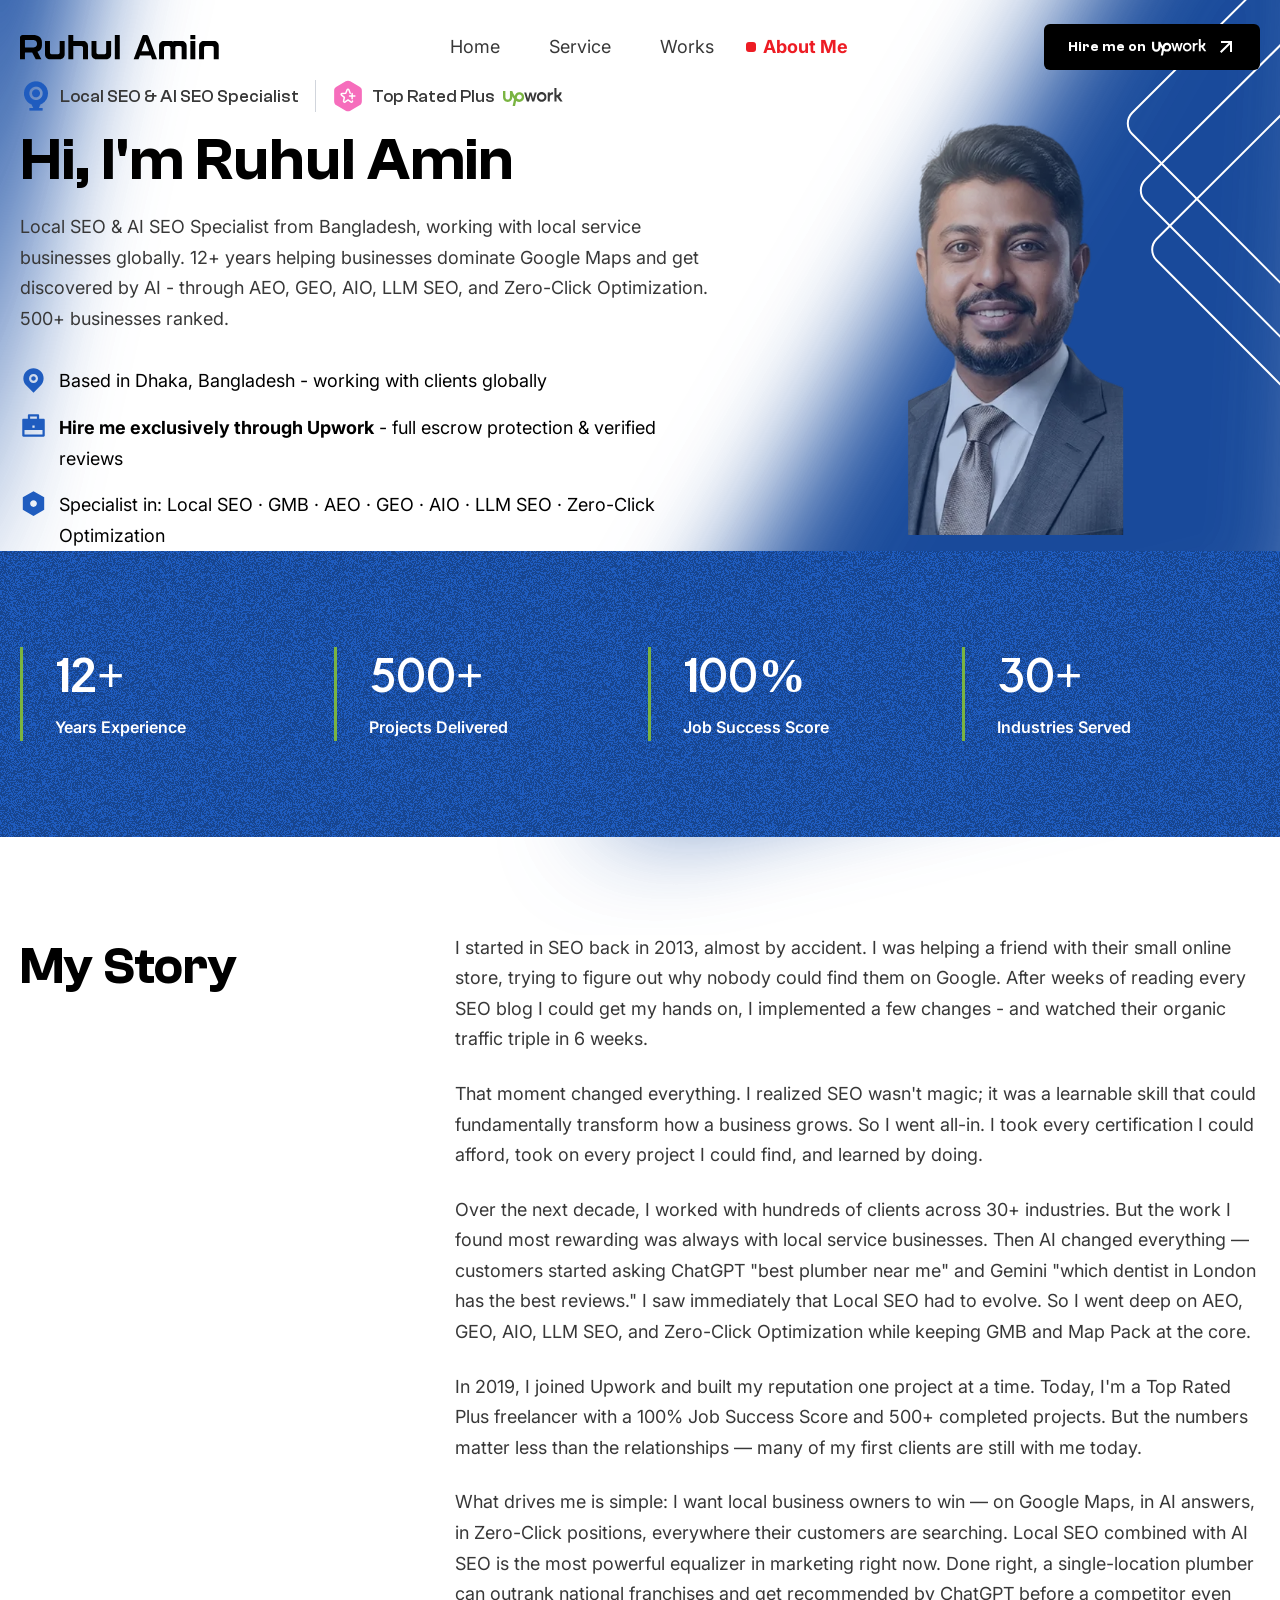
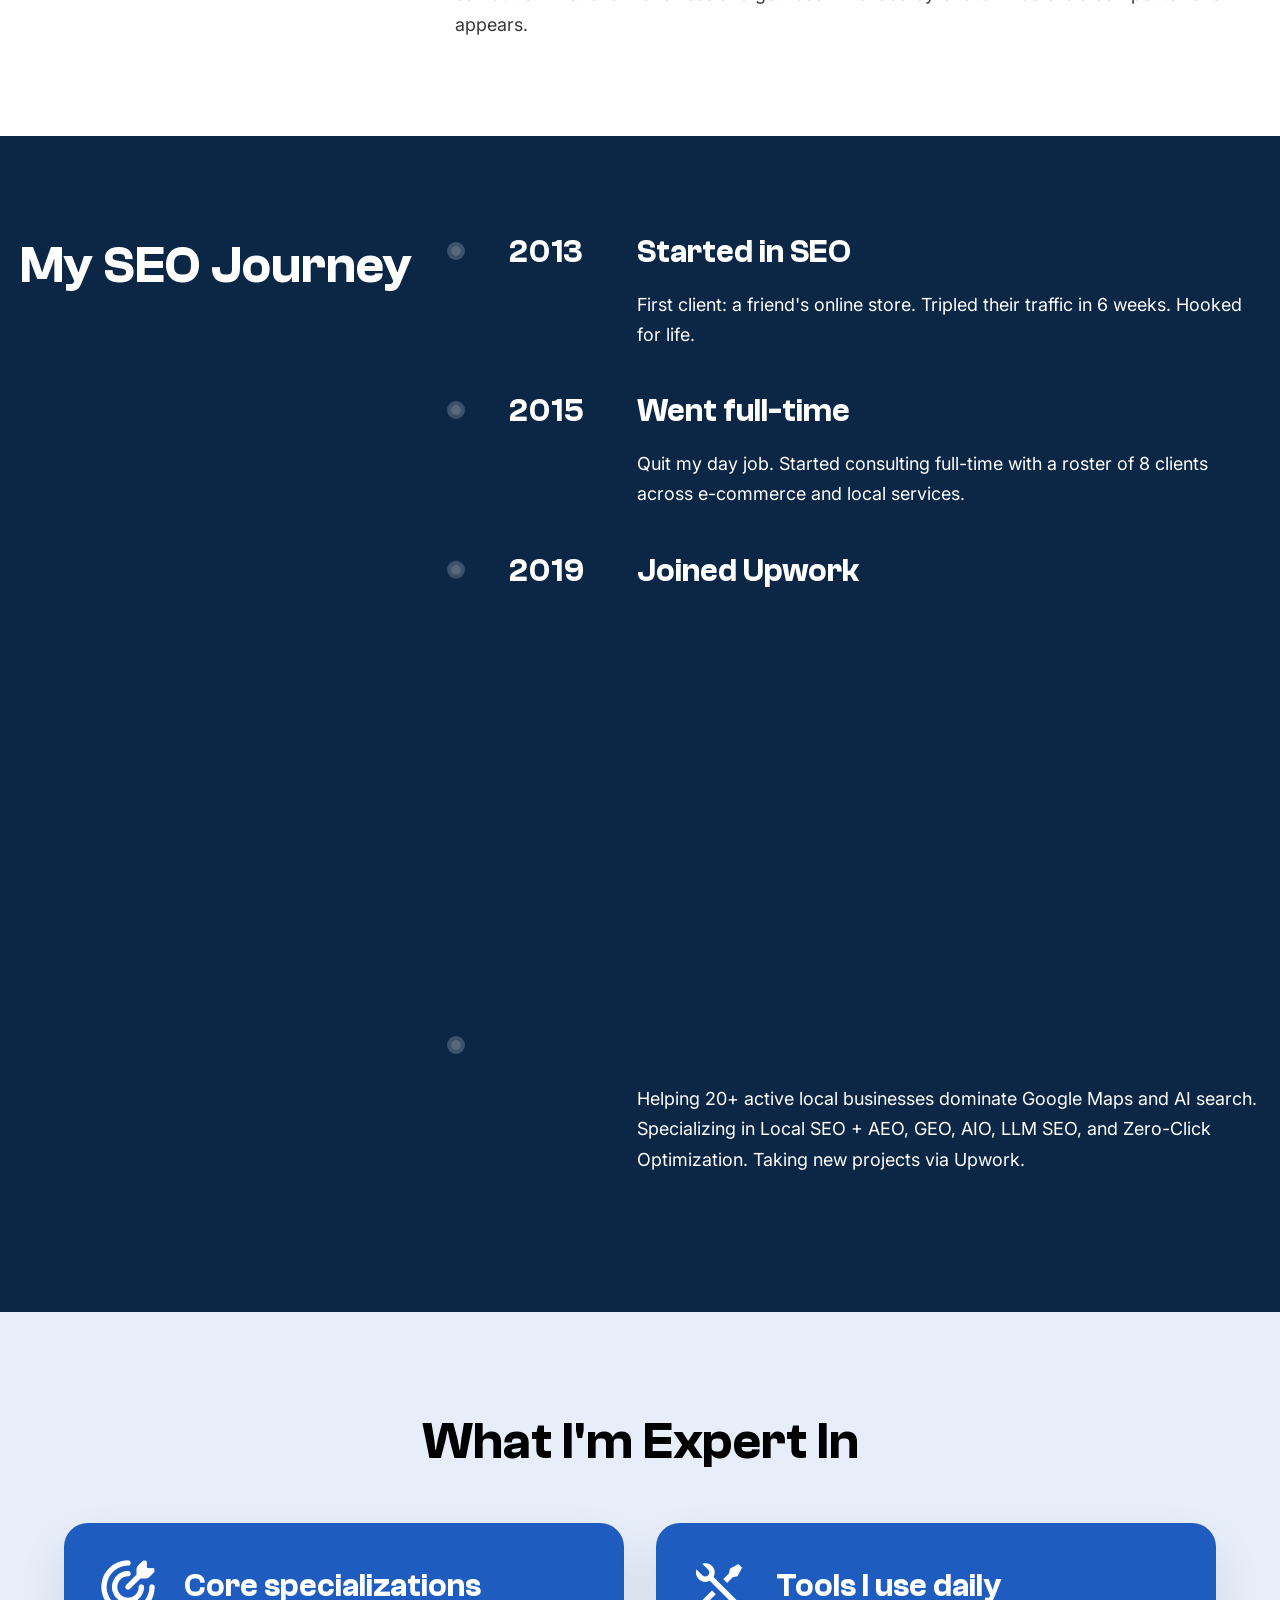
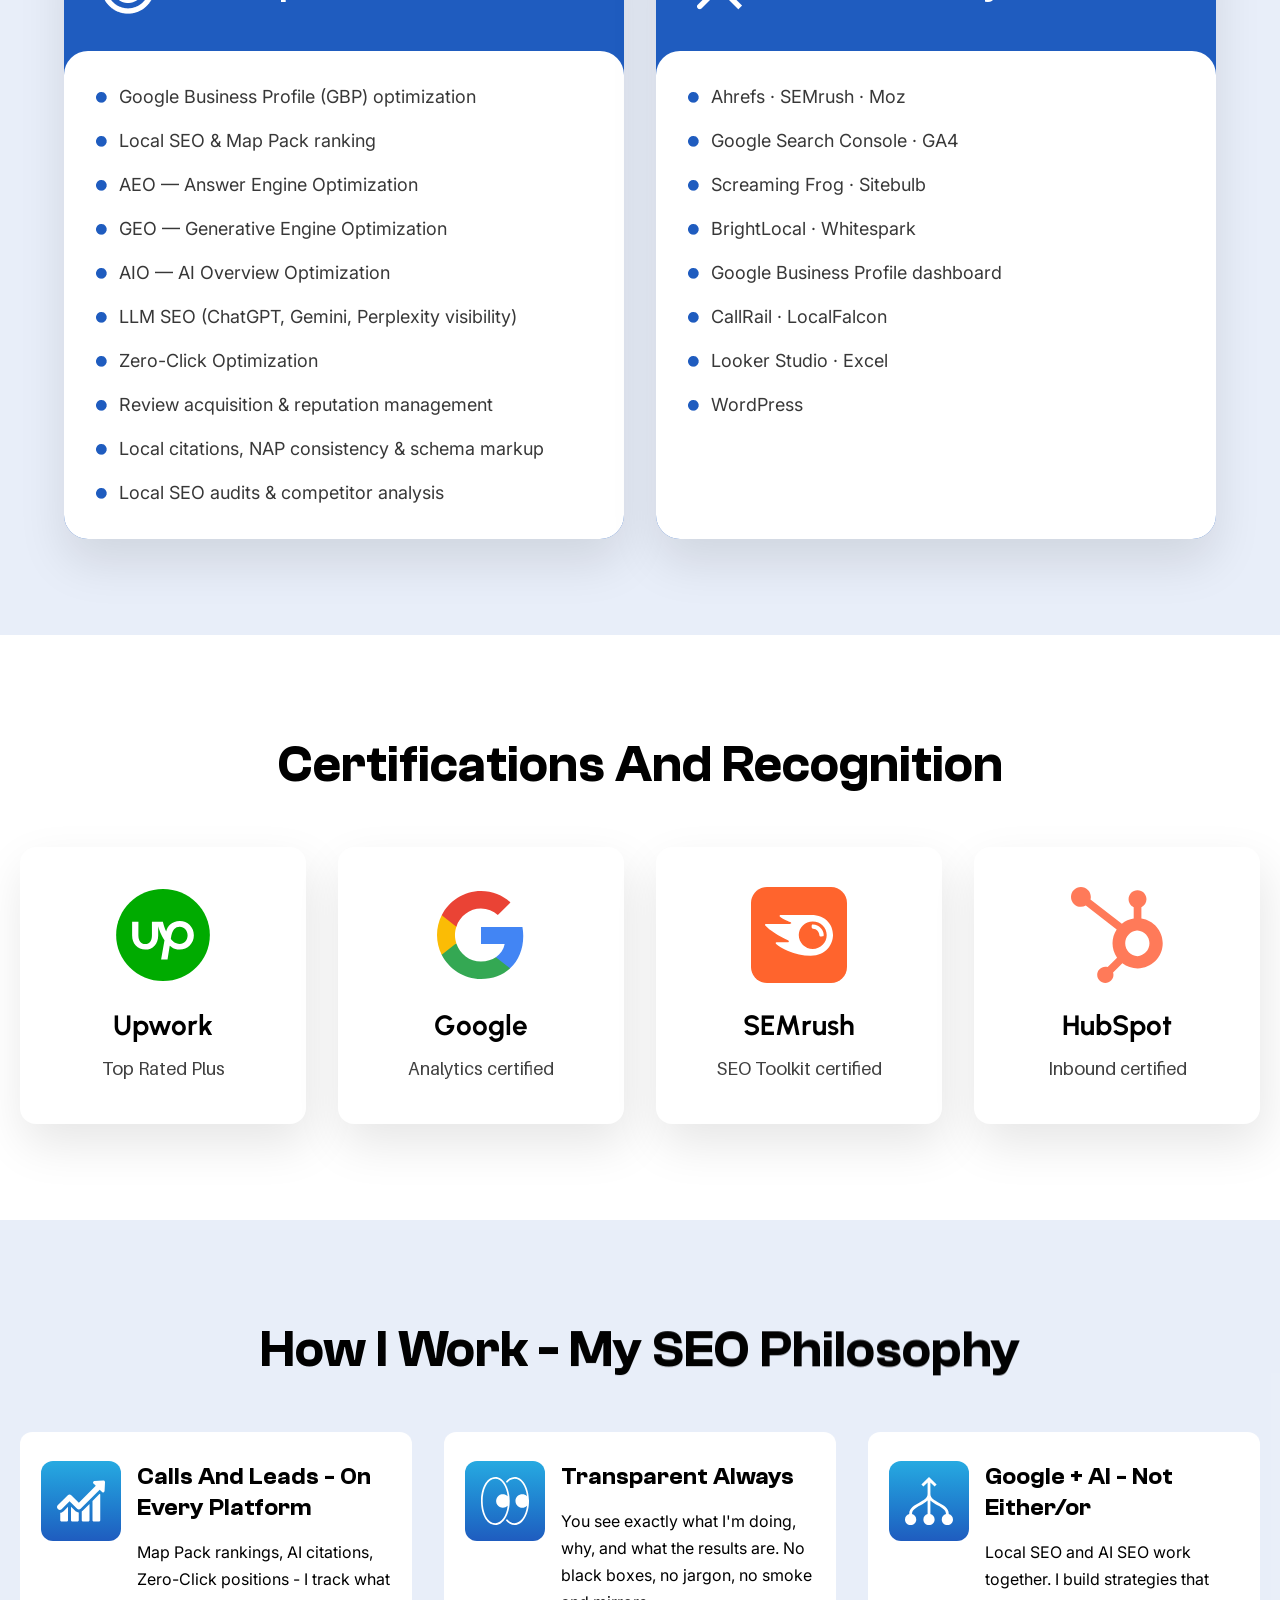
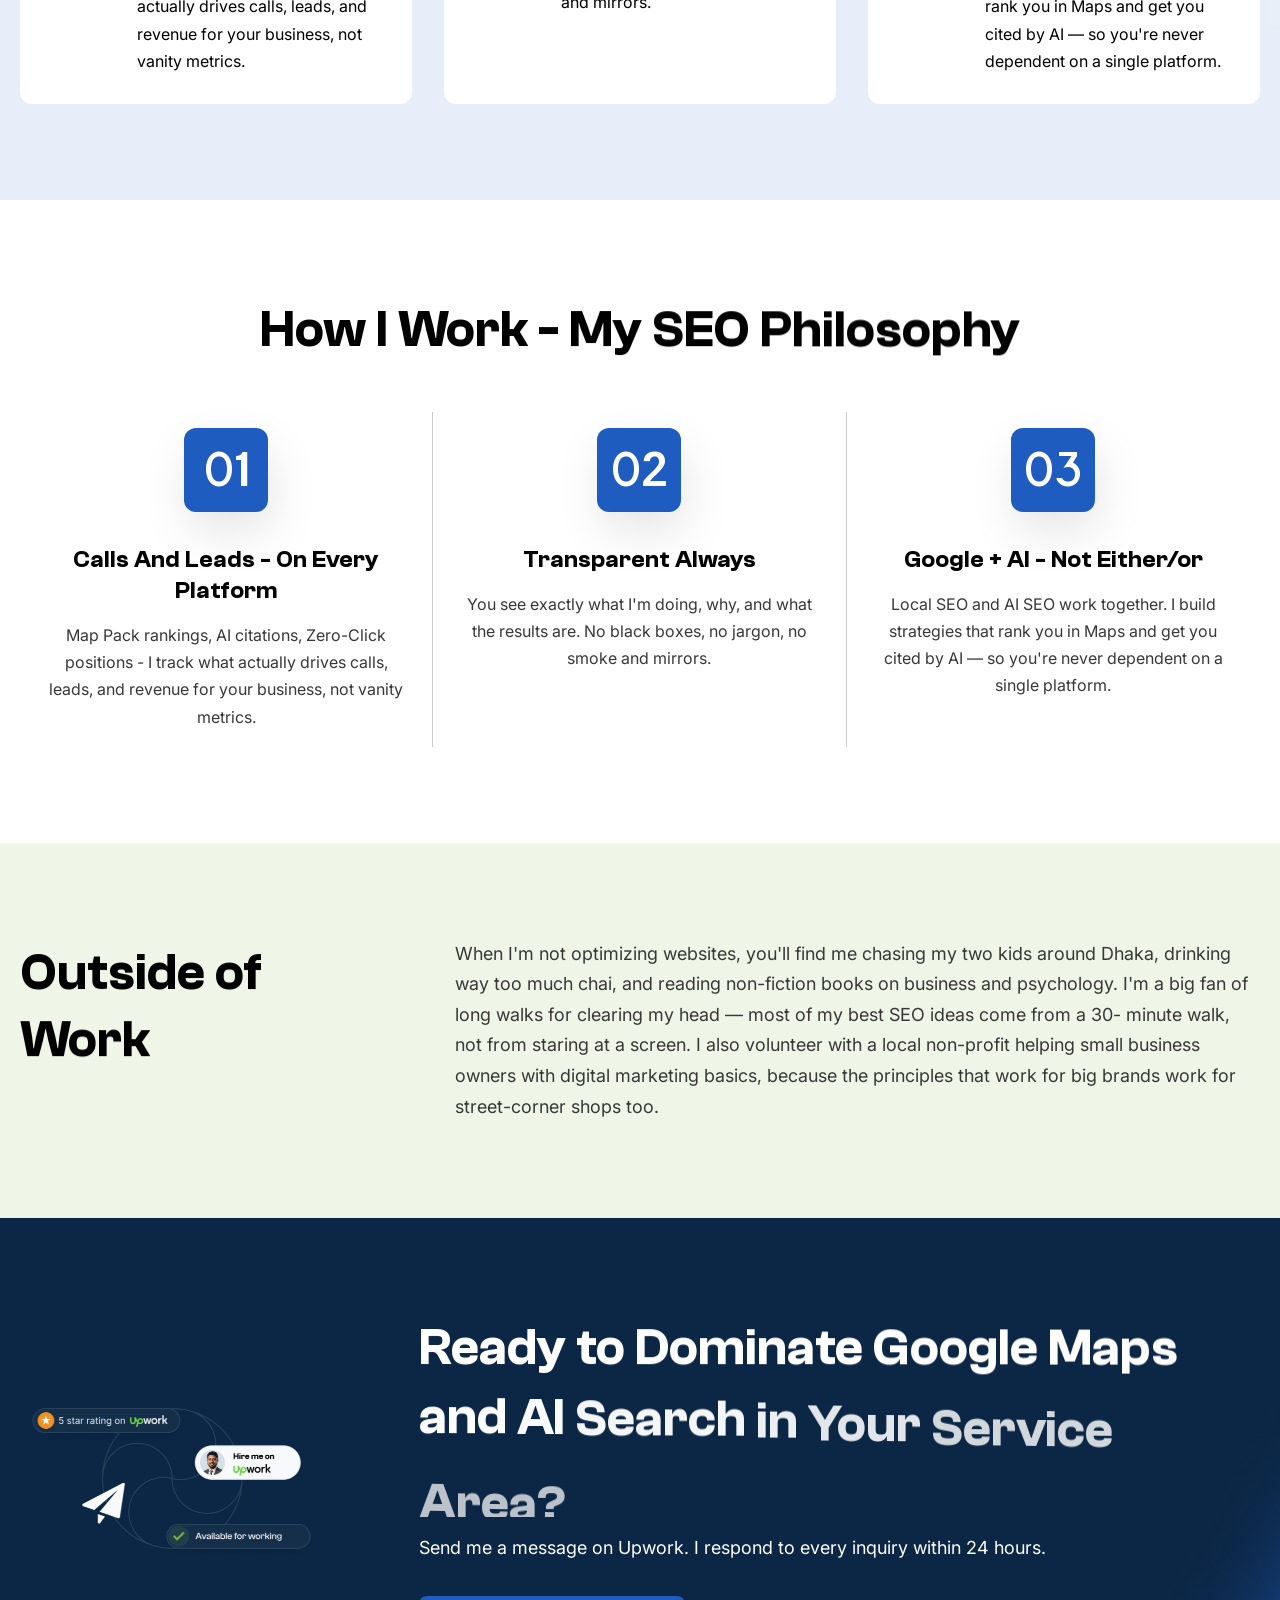
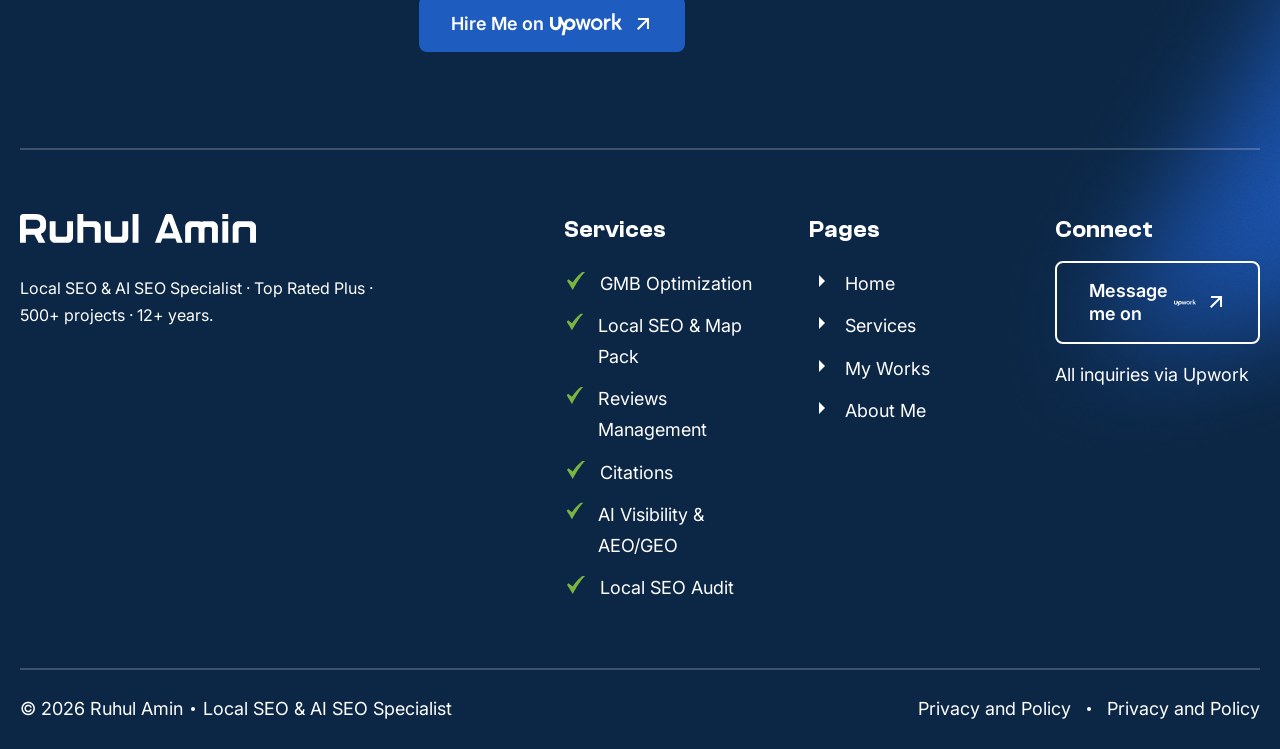
==== about.html @ d808fed1 "about page done" ====
<!DOCTYPE html>
<html lang="en">

<head>
    <meta charset="UTF-8">
    <meta name="viewport" content="width=device-width, initial-scale=1.0">
    <title>Ruhul Amin</title>
    <link rel="stylesheet" href="assets/css/splide.min.css">
    <link rel="stylesheet" href="assets/css/style.css">
</head>

<body>

    <!-- navbar start -->
    <nav id="navbar" class="">


        <div class="container">
            <div class="navbar-inner sm:py-6 py-3">

                <!-- Left Logo -->
                <div class="navbar-logo-wrap">
                    <a href="index.html" class="navbar-logo">
                        <img src="assets/images/Logo.svg" alt="Ruhul amin">
                    </a>
                </div>

                <!-- Center Navigation -->
                <ul class="navbar-links">
                    <li class="nav-item ">
                        <a href="index.html">
                            <span class="nav-dot"></span>
                            <span class="nav-label">Home</span>
                        </a>
                    </li>

                    <li class="nav-item ">
                        <a href="service.html">
                            <span class="nav-dot"></span>
                            <span class="nav-label">Service</span>
                        </a>
                    </li>

                    <li class="nav-item ">
                        <a href="work.html">
                            <span class="nav-dot"></span>
                            <span class="nav-label">Works</span>
                        </a>
                    </li>

                    <li class="nav-item active">
                        <a href="about.html">
                            <span class="nav-dot"></span>
                            <span class="nav-label">About Me</span>
                        </a>
                    </li>
                </ul>

                <!-- Right CTA + Hamburger -->
                <div class="navbar-right">

                    <a href="#" class="navbar-cta" id="navbarCta">
                        <span class="cta-text flex items-center gap-1.5">
                            Hire me on
                            <span>
                                <img src="assets/images/white-upwork.svg" class="img-fluid upwork-img" alt="upwork">
                            </span>
                        </span>

                        <span class="cta-arrow-wrap" aria-hidden="true">
                            <svg class="arrow-cur" width="18" height="18" viewBox="0 0 20 20" fill="none">
                                <path
                                    d="M14.0032 7.41421L5.39663 16.0208L3.98242 14.6066L12.589 6H5.00324V4H16.0032V15H14.0032V7.41421Z"
                                    fill="#fff" />
                            </svg>

                            <svg class="arrow-nxt" width="18" height="18" viewBox="0 0 20 20" fill="none">
                                <path
                                    d="M14.0032 7.41421L5.39663 16.0208L3.98242 14.6066L12.589 6H5.00324V4H16.0032V15H14.0032V7.41421Z"
                                    fill="#fff" />
                            </svg>
                        </span>
                    </a>

                    <!-- Hamburger -->
                    <button id="hamburger" aria-label="Toggle menu">
                        <span class="ham-top"></span>
                        <span class="ham-mid"></span>
                        <span class="ham-bot"></span>
                    </button>

                </div>

            </div>
        </div>

        <!-- Mobile Menu -->
        <div id="mobile-menu">
            <div class="container">
                <div class="mobile-menu-inner">
                    <ul>
                        <li><a href="index.html">Home</a></li>
                        <li><a href="service.html">Service</a></li>
                        <li><a href="work.html">Works</a></li>
                        <li><a href="about.html">About Me</a></li>

                        <li>
                            <a href="#" class="navbar-cta inline-flex mt-2 justify-center" id="mobileNavCta">
                                <span class="cta-text flex items-center gap-1.5">
                                    Hire me on
                                    <span>
                                        <img src="assets/images/white-upwork.svg" class="img-fluid upwork-img"
                                            alt="upwork">
                                    </span>
                                </span>
                            </a>
                        </li>

                    </ul>
                </div>
            </div>
        </div>

    </nav>
    <!-- navbar end -->

    <!-- banner section start  -->
    <section class=" sm:pt-20 pt-20 relative ">
        <!--  -->
        <div class="absolute top-0 left-0 select-none pointer-events-none">
            <img src="assets/images/top-left-color-shape.svg"
                class="w-16 sm:w-24 md:w-40 lg:w-auto h-auto select-none" />
        </div>


        <div class="absolute top-0 right-0 select-none pointer-events-none">
            <img src="assets/images/top-right-shapes.svg" class="w-62.5 sm:w-100 md:w-125 lg:w-full select-none" />
        </div>

        <div class="container relative z-40 font-clash">

            <div class="grid grid-cols-1 lg:grid-cols-12 gap-12 items-center">

                <!-- Left Content Column -->
                <div class="lg:col-span-7 flex flex-col  text-dark2">

                    <!-- Badge Row -->
                    <div
                        class="flex flex-col sm:flex-row sm:items-center text-sm md:text-base lg:text-lg text-dark2 font-medium leading-[150%] gap-3 sm:gap-0 sm:divide-x sm:divide-gray-300">

                        <!-- Local SEO -->
                        <span
                            class="flex items-center justify-center sm:justify-start gap-2 sm:pr-4 text-center sm:text-left">
                            <img src="assets/images/blue-location.png" alt="location"
                                class="w-5 h-5 sm:w-auto sm:h-auto" />
                            <span>Local SEO & AI SEO Specialist</span>
                        </span>

                        <!-- Upwork Badge -->
                        <span
                            class="flex items-center justify-center sm:justify-start gap-2 sm:pl-4 text-center sm:text-left">
                            <img src="assets/images/pentagon-shape.svg" alt="top rated plus"
                                class="w-5 h-5 sm:w-auto sm:h-auto" />

                            <span>Top Rated Plus</span>

                            <img src="assets/images/green-upwork.svg" alt="upwork logo"
                                class="w-14  sm:w-auto sm:h-auto" />
                        </span>

                    </div>

                    <!-- Main Heading -->
                    <h1 class="text-black text-[32px] sm:text-[42px] lg:text-[60px] font-semibold leading-[120%] mt-3">
                        Hi, I'm Ruhul Amin
                    </h1>

                    <!-- Paragraph Description -->
                    <p
                        class="text-dark2 font-inter text-sm sm:text-base md:text-lg font-normal leading-[130%] sm:leading-[150%] md:leading-[170%] mt-4">
                        Local SEO & AI SEO Specialist from Bangladesh, working with local service businesses globally.
                        12+ years helping businesses dominate Google Maps and get discovered by AI - through AEO, GEO,
                        AIO, LLM SEO, and Zero-Click Optimization. 500+ businesses ranked.
                    </p>

                    <!-- Bullet Feature List -->
                    <div class="flex flex-col gap-4 font-inter mt-8">

                        <!-- Feature 1 -->
                        <div class="flex items-start gap-3">
                            <div class="shrink-0 w-5 md:w-6.75">
                                <img src="assets/images/about-map-pin.svg" alt="location" class="w-full" />
                            </div>
                            <p
                                class="text-black text-sm sm:text-base md:text-lg font-normal leading-[130%] sm:leading-[150%] md:leading-[170%]">
                                Based in Dhaka, Bangladesh - working with clients globally
                            </p>
                        </div>

                        <!-- Feature 2 -->
                        <div class="flex items-start gap-3">
                            <div class="shrink-0 w-5 md:w-6.75">
                                <img src="assets/images/about-briefcase-fill.svg" alt="briefcase" class="w-full" />
                            </div>
                            <p
                                class="text-black text-sm sm:text-base md:text-lg font-normal leading-[130%] sm:leading-[150%] md:leading-[170%]">
                                <span class="font-bold">Hire me exclusively through Upwork</span> - full
                                escrow protection & verified reviews
                            </p>
                        </div>

                        <!-- Feature 3 -->
                        <div class="flex items-start gap-3">
                            <div class="shrink-0 w-5 md:w-6.75">
                                <img src="assets/images/about-settings-fill.svg" alt="setting" class="w-full" />
                            </div>
                            <p
                                class="text-black text-sm sm:text-base md:text-lg font-normal leading-[130%] sm:leading-[150%] md:leading-[170%]">
                                Specialist in: Local SEO · GMB · AEO · GEO · AIO · LLM SEO · Zero-Click Optimization
                            </p>
                        </div>

                    </div>
                </div>

                <!-- Right Profile Image Column -->
                <div class="lg:col-span-5 flex justify-center lg:justify-end select-none pointer-events-none">
                    <div class="relative w-full max-w-100 md:max-w-161.75">
                        <img src="assets/images/about-ruhul-amin.webp" alt="Ruhul Amin"
                            class="w-full h-auto object-cover block relative z-10 select-none reveal-image" />
                    </div>
                </div>

            </div>
        </div>
        </div>
    </section>
    <!-- banner section end -->

    <!-- project timeline  -->
    <section class="section-padding bg-cover bg-center relative overflow-hidden"
        style="background-image: url('./assets/images/brand-bg.svg');">
        <div class="container relative z-10">
            <div class="grid grid-cols-2 md:grid-cols-4 gap-8 md:gap-4">

                <!-- Stat 1 -->
                <div class="pl-4 md:pl-8 border-l-[3px] border-green ">
                    <span
                        class="text-white font-relevance text-3xl md:text[42px] lg:text-[48px] font-bold leading-[100%] md:leading-[120%] block mb-2.5">
                        <span class="counter" data-target="12" data-suffix="+">0</span>
                    </span>
                    <span class="text-white text-sm md:text-base font-semibold leading-[120%] md:leading-[160%]">
                        Years Experience
                    </span>
                </div>

                <!-- Stat 2 -->
                <div class="pl-4 md:pl-8 border-l-[3px] border-green">
                    <span
                        class="text-white font-relevance text-3xl md:text[42px] lg:text-[48px] font-bold leading-[100%] md:leading-[120%] block mb-2.5">
                        <span class="counter" data-target="500" data-suffix="+">0</span>
                    </span>
                    <span class="text-white text-sm md:text-base font-semibold leading-[120%] md:leading-[160%]">
                        Projects Delivered
                    </span>
                </div>

                <!-- Stat 3 -->
                <div class="pl-4 md:pl-8 border-l-[3px] border-green">
                    <span
                        class="text-white font-relevance text-3xl md:text[42px] lg:text-[48px] font-bold leading-[100%] md:leading-[120%] block mb-2.5">
                        <span class="counter" data-target="100" data-suffix="%">0</span>
                    </span>
                    <span class="text-white text-sm md:text-base font-semibold leading-[120%] md:leading-[160%]">
                        Job Success Score
                    </span>
                </div>

                <!-- Stat 4 -->
                <div class="pl-4 md:pl-8 border-l-[3px] border-green ">
                    <span
                        class="text-white font-relevance text-3xl md:text[42px] lg:text-[48px] font-bold leading-[100%] md:leading-[120%] block mb-2.5">
                        <span class="counter" data-target="30" data-suffix="+">0</span>
                    </span>
                    <span class="text-white text-sm md:text-base font-semibold leading-[120%] md:leading-[160%]">
                        Industries Served
                    </span>
                </div>

            </div>
        </div>
    </section>
    <!-- project timeline  -->

    <!-- My story -->
    <section class="section-padding">
        <div class="container">
            <div class="grid grid-cols-1 lg:grid-cols-12 gap-3 md:gap-8 lg:gap-16 items-start">

                <!-- Left Sticky/Static Heading Column -->
                <div class="lg:col-span-4 lg:sticky lg:top-32 font-clash">
                    <h2
                        class="text-black text-[24px] sm:text-[28px]  md:text-[42px] lg:text-[52px] font-semibold leading-[100%] md:leading-[130%]">
                        My Story
                    </h2>
                </div>

                <!-- Right Copy Paragraphs Column -->
                <div
                    class="lg:col-span-8 text-dark2 font-inter text-sm sm:text-base md:text-lg font-normal leading-[130%] sm:leading-[150%] md:leading-[170%] space-y-3 md:space-y-6">

                    <p>
                        I started in SEO back in 2013, almost by accident. I was helping a friend with their small
                        online
                        store, trying to figure out why nobody could find them on Google. After weeks of reading every
                        SEO
                        blog I could get my hands on, I implemented a few changes - and watched their organic traffic
                        triple
                        in 6 weeks.
                    </p>

                    <p>
                        That moment changed everything. I realized SEO wasn't magic; it was a learnable skill that could
                        fundamentally transform how a business grows. So I went all-in. I took every certification I
                        could
                        afford, took on every project I could find, and learned by doing.
                    </p>

                    <p>
                        Over the next decade, I worked with hundreds of clients across 30+ industries. But the work I
                        found
                        most rewarding was always with local service businesses. Then AI changed everything — customers
                        started asking ChatGPT "best plumber near me" and Gemini "which dentist in London has the best
                        reviews." I saw immediately that Local SEO had to evolve. So I went deep on AEO, GEO, AIO, LLM
                        SEO,
                        and Zero-Click Optimization while keeping GMB and Map Pack at the core.
                    </p>

                    <p>
                        In 2019, I joined Upwork and built my reputation one project at a time. Today, I'm a Top Rated
                        Plus
                        freelancer with a 100% Job Success Score and 500+ completed projects. But the numbers matter
                        less
                        than the relationships — many of my first clients are still with me today.
                    </p>

                    <p>
                        What drives me is simple: I want local business owners to win — on Google Maps, in AI answers,
                        in
                        Zero-Click positions, everywhere their customers are searching. Local SEO combined with AI SEO
                        is
                        the most powerful equalizer in marketing right now. Done right, a single-location plumber can
                        outrank national franchises and get recommended by ChatGPT before a competitor even appears.
                    </p>

                </div>

            </div>
        </div>
    </section>
    <!-- My story -->

    <!-- My SEO Journey -->
<section class="w-full bg-[#0C2745] section-padding text-white font-clash ">
    <div class="container mx-auto grid grid-cols-1 md:grid-cols-12 gap-12 md:gap-8 items-start">

                <!-- Left Sticky/Static Heading Column -->
                <div class="lg:col-span-4 lg:sticky lg:top-32 self-start font-clash">
                    <h2
                        class="text-white text-[24px] sm:text-[28px]  md:text-[42px] lg:text-[52px] font-semibold leading-[100%] md:leading-[130%]">
                        My SEO Journey
                    </h2>
                </div>

        <div class="md:col-span-8 space-y-0">

            <!-- item -->
            <div class="timeline-item flex items-start group">

                <div class="flex flex-col items-center mr-6 sm:mr-10 shrink-0">
                    <div class="timeline-dot w-2 h-2 sm:w-2.5 sm:h-2.5 rounded-full bg-white ring-4 ring-white/20 aspect-square mt-[10px] sm:mt-[14px]"></div>

                    <div class="w-6 h-16 sm:h-20 my-2 flex items-center justify-center">
                        <img src="assets/images/about-journey-arrow.svg" alt="Arrow Down"
                             class="timeline-arrow h-full object-contain opacity-60" />
                    </div>
                </div>

                <div class="pb-10 text-left timeline-content flex-1 grid grid-cols-1 sm:grid-cols-12 gap-1 sm:gap-6">
                    
                    <div class="sm:col-span-2 shrink-0">
                        <span class="timeline-year font-clash text white text-xl sm:text-2xl md:text-[32px] font-semibold leading-[100%] md:leading-[130%]">
                            2013
                        </span>
                    </div>

                    <div class="sm:col-span-10">
                        <h3 class="timeline-title font-clash text white text-xl sm:text-2xl md:text-[32px] font-semibold leading-[100%] md:leading-[130%] mb-2 md:mb-4">
                            Started in SEO
                        </h3>
                        <p class="timeline-text font-inter text-sm sm:text-base md:text-lg font-normal leading-[130%] sm:leading-[150%] md:leading-[170%]">
                            First client: a friend's online store. Tripled their traffic in 6 weeks. Hooked for life.
                        </p>
                    </div>

                </div>

            </div>
            <!-- item -->
            <div class="timeline-item flex items-start group">

                <div class="flex flex-col items-center mr-6 sm:mr-10 shrink-0">
                    <div class="timeline-dot w-2 h-2 sm:w-2.5 sm:h-2.5 rounded-full bg-white ring-4 ring-white/20 aspect-square mt-[10px] sm:mt-[14px]"></div>

                    <div class="w-6 h-16 sm:h-20 my-2 flex items-center justify-center">
                        <img src="assets/images/about-journey-arrow.svg" alt="Arrow Down"
                             class="timeline-arrow h-full object-contain opacity-60" />
                    </div>
                </div>

                <div class="pb-10 text-left timeline-content flex-1 grid grid-cols-1 sm:grid-cols-12 gap-1 sm:gap-6">
                    
                    <div class="sm:col-span-2 shrink-0">
                        <span class="timeline-year font-clash text white text-xl sm:text-2xl md:text-[32px] font-semibold leading-[100%] md:leading-[130%]">
                            2015
                        </span>
                    </div>

                    <div class="sm:col-span-10">
                        <h3 class="timeline-title font-clash text white text-xl sm:text-2xl md:text-[32px] font-semibold leading-[100%] md:leading-[130%] mb-2 md:mb-4">
                            Went full-time
                        </h3>
                        <p class="timeline-text font-inter text-sm sm:text-base md:text-lg font-normal leading-[130%] sm:leading-[150%] md:leading-[170%]">
                            Quit my day job. Started consulting full-time with a roster of 8 clients across e-commerce and local services.
                        </p>
                    </div>

                </div>

            </div>
            <!-- item -->
            <div class="timeline-item flex items-start group">

                <div class="flex flex-col items-center mr-6 sm:mr-10 shrink-0">
                    <div class="timeline-dot w-2 h-2 sm:w-2.5 sm:h-2.5 rounded-full bg-white ring-4 ring-white/20 aspect-square mt-[10px] sm:mt-[14px]"></div>

                    <div class="w-6 h-16 sm:h-20 my-2 flex items-center justify-center">
                        <img src="assets/images/about-journey-arrow.svg" alt="Arrow Down"
                             class="timeline-arrow h-full object-contain opacity-60" />
                    </div>
                </div>

                <div class="pb-10 text-left timeline-content flex-1 grid grid-cols-1 sm:grid-cols-12 gap-1 sm:gap-6">
                    
                    <div class="sm:col-span-2 shrink-0">
                        <span class="timeline-year font-clash text white text-xl sm:text-2xl md:text-[32px] font-semibold leading-[100%] md:leading-[130%]">
                            2019
                        </span>
                    </div>

                    <div class="sm:col-span-10">
                        <h3 class="timeline-title font-clash text white text-xl sm:text-2xl md:text-[32px] font-semibold leading-[100%] md:leading-[130%] mb-2 md:mb-4">
                            Joined Upwork
                        </h3>
                        <p class="timeline-text font-inter text-sm sm:text-base md:text-lg font-normal leading-[130%] sm:leading-[150%] md:leading-[170%]">
                            Built my reputation one 5-star review at a time. Crossed 100 completed projects within 18 months.
                        </p>
                    </div>

                </div>

            </div>
            <!-- item -->
            <div class="timeline-item flex items-start group">

                <div class="flex flex-col items-center mr-6 sm:mr-10 shrink-0">
                    <div class="timeline-dot w-2 h-2 sm:w-2.5 sm:h-2.5 rounded-full bg-white ring-4 ring-white/20 aspect-square mt-[10px] sm:mt-[14px]"></div>

                    <div class="w-6 h-16 sm:h-20 my-2 flex items-center justify-center">
                        <img src="assets/images/about-journey-arrow.svg" alt="Arrow Down"
                             class="timeline-arrow h-full object-contain opacity-60" />
                    </div>
                </div>

                <div class="pb-10 text-left timeline-content flex-1 grid grid-cols-1 sm:grid-cols-12 gap-1 sm:gap-6">
                    
                    <div class="sm:col-span-2 shrink-0">
                        <span class="timeline-year font-clash text white text-xl sm:text-2xl md:text-[32px] font-semibold leading-[100%] md:leading-[130%]">
                            2022
                        </span>
                    </div>

                    <div class="sm:col-span-10">
                        <h3 class="timeline-title font-clash text white text-xl sm:text-2xl md:text-[32px] font-semibold leading-[100%] md:leading-[130%] mb-2 md:mb-4">
                            Achieved Top Rated Plus
                        </h3>
                        <p class="timeline-text font-inter text-sm sm:text-base md:text-lg font-normal leading-[130%] sm:leading-[150%] md:leading-[170%]">
                           Reached the highest tier on Upwork. Focused exclusively on Local SEO and GMB for service businesses.
                        </p>
                    </div>

                </div>

            </div>
            <!-- item -->
            <div class="timeline-item flex items-start group">

                <div class="flex flex-col items-center mr-6 sm:mr-10 shrink-0">
                    <div class="timeline-dot w-2 h-2 sm:w-2.5 sm:h-2.5 rounded-full bg-white ring-4 ring-white/20 aspect-square mt-[10px] sm:mt-[14px]"></div>

                    <div class="w-6 h-16 sm:h-20 my-2 flex items-center justify-center">
                        <img src="assets/images/about-journey-arrow.svg" alt="Arrow Down"
                             class="timeline-arrow h-full object-contain opacity-60" />
                    </div>
                </div>

                <div class="pb-10 text-left timeline-content flex-1 grid grid-cols-1 sm:grid-cols-12 gap-1 sm:gap-6">
                    
                    <div class="sm:col-span-2 shrink-0">
                        <span class="timeline-year font-clash text white text-xl sm:text-2xl md:text-[32px] font-semibold leading-[100%] md:leading-[130%]">
                            2024
                        </span>
                    </div>

                    <div class="sm:col-span-10">
                        <h3 class="timeline-title font-clash text white text-xl sm:text-2xl md:text-[32px] font-semibold leading-[100%] md:leading-[130%] mb-2 md:mb-4">
                           500+ Projects Milestone
                        </h3>
                        <p class="timeline-text font-inter text-sm sm:text-base md:text-lg font-normal leading-[130%] sm:leading-[150%] md:leading-[170%]">
                           Crossed 500 completed projects with a 100% Job Success Score. Ranked clients in 50+ cities globally.
                        </p>
                    </div>

                </div>

            </div>
            <!-- item -->
            <div class="timeline-item flex items-start group">

                <div class="flex flex-col items-center mr-6 sm:mr-10 shrink-0">
                    <div class="timeline-dot w-2 h-2 sm:w-2.5 sm:h-2.5 rounded-full bg-white ring-4 ring-white/20 aspect-square mt-[10px] sm:mt-[14px]"></div>

                    <div class="w-6 h-16 sm:h-20 my-2 flex items-center justify-center">
                        <img src="assets/images/about-journey-arrow.svg" alt="Arrow Down"
                             class="timeline-arrow h-full object-contain opacity-60" />
                    </div>
                </div>

                <div class="pb-10 text-left timeline-content flex-1 grid grid-cols-1 sm:grid-cols-12 gap-1 sm:gap-6">
                    
                    <div class="sm:col-span-2 shrink-0">
                        <span class="timeline-year font-clash text white text-xl sm:text-2xl md:text-[32px] font-semibold leading-[100%] md:leading-[130%]">
                            2026
                        </span>
                    </div>

                    <div class="sm:col-span-10">
                        <h3 class="timeline-title font-clash text white text-xl sm:text-2xl md:text-[32px] font-semibold leading-[100%] md:leading-[130%] mb-2 md:mb-4">
                            Today
                        </h3>
                        <p class="timeline-text font-inter text-sm sm:text-base md:text-lg font-normal leading-[130%] sm:leading-[150%] md:leading-[170%]">
                            Helping 20+ active local businesses dominate Google Maps and AI search. Specializing in Local SEO + AEO, GEO, AIO, LLM SEO, and Zero-Click Optimization. Taking new projects via Upwork.
                        </p>
                    </div>

                </div>

            </div>

        </div>
    </div>
</section>
    <!-- My SEO Journey -->

    <!-- What I'm Expert In -->
    <section class="section-padding bg-main/10">
        <div class="container">

            <!-- section heading -->
            <div class="text-center  mx-auto mb-5 sm:mb-8 md:mb-12 font-clash">
                <h2
                    class="text-[24px] sm:text-[28px]  md:text-[42px] lg:text-[52px] font-semibold leading-[100%] md:leading-[130%]  mb-2 md:mb-4">
                    What I'm Expert In
                </h2>
            </div>

            <!-- Cards Container -->
            <div class="grid grid-cols-1 md:grid-cols-2 gap-4 md:gap-8 max-w-6xl mx-auto items-stretch">

                <!-- LEFT CARD -->
                <div
                    class=" bg-main rounded-xl md:rounded-2xl lg:rounded-3xl overflow-hidden h-full flex flex-col shadow-[0_24px_48px_0_rgba(0,0,0,0.10)]">

                    <!-- Header  -->
                    <div class="p-4 sm:p-5 md:p-8 flex items-center gap-4 md:gap-6 text-white">
                        <div class="w-8.75 sm:w-12.5 md:w-16 shrink-0 flex items-center justify-center">
                            <img src="assets/images/about-target-fill.png" class="w-full h-full object-contain" />
                        </div>
                        <h3 class="font-clash text-lg sm:text-xl md:text-[32px] font-semibold leading-[130%]">
                            Core specializations
                        </h3>
                    </div>

                    <!-- Content -->
                    <div class="bg-white rounded-t-xl md:rounded-t-2xl lg:rounded-t-3xl p-4 sm:p-5 md:p-8 flex-1">
                        <ul class="space-y-2 md:space-y-4 font-inter text-dark2 text-sm sm:text-base md:text-lg">
                            <li class="flex items-center gap-3">
                                <span class="w-2 md:w-2.75 shrink-0 flex items-center justify-center">
                                    <img src="assets/images/about-blue-dot.png" class="w-full" />
                                </span>
                                <span>Google Business Profile (GBP) optimization</span>
                            </li>
                            <li class="flex items-center gap-3">
                                <span class="w-2 md:w-2.75 shrink-0 flex items-center justify-center">
                                    <img src="assets/images/about-blue-dot.png" class="w-full" />
                                </span>
                                <span>Local SEO & Map Pack ranking</span>
                            </li>
                            <li class="flex items-center gap-3">
                                <span class="w-2 md:w-2.75 shrink-0 flex items-center justify-center">
                                    <img src="assets/images/about-blue-dot.png" class="w-full" />
                                </span>
                                <span>AEO — Answer Engine Optimization</span>
                            </li>
                            <li class="flex items-center gap-3">
                                <span class="w-2 md:w-2.75 shrink-0 flex items-center justify-center">
                                    <img src="assets/images/about-blue-dot.png" class="w-full" />
                                </span>
                                <span>GEO — Generative Engine Optimization</span>
                            </li>
                            <li class="flex items-center gap-3">
                                <span class="w-2 md:w-2.75 shrink-0 flex items-center justify-center">
                                    <img src="assets/images/about-blue-dot.png" class="w-full" />
                                </span>
                                <span>AIO — AI Overview Optimization</span>
                            </li>
                            <li class="flex items-center gap-3">
                                <span class="w-2 md:w-2.75 shrink-0 flex items-center justify-center">
                                    <img src="assets/images/about-blue-dot.png" class="w-full" />
                                </span>
                                <span>LLM SEO (ChatGPT, Gemini, Perplexity visibility)</span>
                            </li>
                            <li class="flex items-center gap-3">
                                <span class="w-2 md:w-2.75 shrink-0 flex items-center justify-center">
                                    <img src="assets/images/about-blue-dot.png" class="w-full" />
                                </span>
                                <span>Zero-Click Optimization</span>
                            </li>
                            <li class="flex items-center gap-3">
                                <span class="w-2 md:w-2.75 shrink-0 flex items-center justify-center">
                                    <img src="assets/images/about-blue-dot.png" class="w-full" />
                                </span>
                                <span>Review acquisition & reputation management</span>
                            </li>
                            <li class="flex items-center gap-3">
                                <span class="w-2 md:w-2.75 shrink-0 flex items-center justify-center">
                                    <img src="assets/images/about-blue-dot.png" class="w-full" />
                                </span>
                                <span>Local citations, NAP consistency & schema markup</span>
                            </li>
                            <li class="flex items-center gap-3">
                                <span class="w-2 md:w-2.75 shrink-0 flex items-center justify-center">
                                    <img src="assets/images/about-blue-dot.png" class="w-full" />
                                </span>
                                <span>Local SEO audits & competitor analysis</span>
                            </li>
                        </ul>
                    </div>
                </div>

                <!-- RIGHT CARD -->
                <div
                    class=" bg-main rounded-xl md:rounded-2xl lg:rounded-3xl overflow-hidden h-full flex flex-col shadow-[0_24px_48px_0_rgba(0,0,0,0.10)]">

                    <!-- Header -->
                    <div class="p-4 sm:p-5 md:p-8 flex items-center gap-4 md:gap-6 text-white">
                        <div class="w-8.75 sm:w-12.5 md:w-16 shrink-0 flex items-center justify-center">
                            <img src="assets/images/about-tools-line.png" class="w-full h-full object-contain" />
                        </div>
                        <h3 class="font-clash text-lg sm:text-xl md:text-[32px] font-semibold leading-[130%]">
                            Tools I use daily
                        </h3>
                    </div>

                    <!-- Content -->
                    <div class="bg-white rounded-t-xl md:rounded-t-2xl lg:rounded-t-3xl p-4 sm:p-5 md:p-8 flex-1">
                        <ul class="space-y-2 md:space-y-4 font-inter text-dark2 text-sm sm:text-base md:text-lg">
                            <li class="flex items-center gap-3">
                                <span class="w-2 md:w-2.75 shrink-0 flex items-center justify-center">
                                    <img src="assets/images/about-blue-dot.png" class="w-full" />
                                </span>
                                <span>Ahrefs · SEMrush · Moz</span>
                            </li>
                            <li class="flex items-center gap-3">
                                <span class="w-2 md:w-2.75 shrink-0 flex items-center justify-center">
                                    <img src="assets/images/about-blue-dot.png" class="w-full" />
                                </span>
                                <span>Google Search Console · GA4</span>
                            </li>
                            <li class="flex items-center gap-3">
                                <span class="w-2 md:w-2.75 shrink-0 flex items-center justify-center">
                                    <img src="assets/images/about-blue-dot.png" class="w-full" />
                                </span>
                                <span>Screaming Frog · Sitebulb</span>
                            </li>
                            <li class="flex items-center gap-3">
                                <span class="w-2 md:w-2.75 shrink-0 flex items-center justify-center">
                                    <img src="assets/images/about-blue-dot.png" class="w-full" />
                                </span>
                                <span>BrightLocal · Whitespark</span>
                            </li>
                            <li class="flex items-center gap-3">
                                <span class="w-2 md:w-2.75 shrink-0 flex items-center justify-center">
                                    <img src="assets/images/about-blue-dot.png" class="w-full" />
                                </span>
                                <span>Google Business Profile dashboard</span>
                            </li>
                            <li class="flex items-center gap-3">
                                <span class="w-2 md:w-2.75 shrink-0 flex items-center justify-center">
                                    <img src="assets/images/about-blue-dot.png" class="w-full" />
                                </span>
                                <span>CallRail · LocalFalcon</span>
                            </li>
                            <li class="flex items-center gap-3">
                                <span class="w-2 md:w-2.75 shrink-0 flex items-center justify-center">
                                    <img src="assets/images/about-blue-dot.png" class="w-full" />
                                </span>
                                <span>Looker Studio · Excel</span>
                            </li>
                            <li class="flex items-center gap-3">
                                <span class="w-2 md:w-2.75 shrink-0 flex items-center justify-center">
                                    <img src="assets/images/about-blue-dot.png" class="w-full" />
                                </span>
                                <span>WordPress</span>
                            </li>
                        </ul>
                    </div>
                </div>

            </div>
        </div>
    </section>
    <!-- What I'm Expert In -->

    <!-- Certificates & recognition -->
    <section class="section-padding">
        <div class="container">

            <!-- section heading -->
            <div class="text-center  mx-auto mb-5 sm:mb-8 md:mb-12 font-clash">
                <h2
                    class="text-[24px] sm:text-[28px]  md:text-[42px] lg:text-[52px] font-semibold leading-[100%] md:leading-[130%]  mb-2 md:mb-4">
                    Certifications And Recognition
                </h2>
            </div>

            <div class="grid grid-cols-1 sm:grid-cols-2 lg:grid-cols-4 gap-6 sm:gap-8 justify-items-center">
                <!-- item -->
                <div
                    class="w-full  bg-white rounded-lg sm:rounded-xl md:rounded-2xl px-4 py-6 md:px-6 md:py-10 flex flex-col items-center text-center shadow-[4px_20px_48px_0_rgba(0,0,0,0.10)]">
                    <div class="w-12 sm:w-14 md:w-20 lg:w-24  flex items-center justify-center mb-3 md:mb-6">
                        <img src="assets/images/about-upwork.svg" alt="Upwork Logo"
                            class="max-w-full max-h-full object-contain" />
                    </div>
                    <h3 class="font-urbanist text-black text-xl  md:text-[28px] font-bold leading-[130%] mb-1 md:mb-3">
                        Upwork</h3>
                    <p
                        class="font-aileron text-[#404040] text-base md:text-lg font-normal leading-[120%] sm:leading-[130%] md:leading-[160%]">
                        Top Rated Plus</p>
                </div>
                <!-- item -->
                <div
                    class="w-full  bg-white rounded-lg sm:rounded-xl md:rounded-2xl px-4 py-6 md:px-6 md:py-10 flex flex-col items-center text-center shadow-[4px_20px_48px_0_rgba(0,0,0,0.10)]">
                    <div class="w-12 sm:w-14 md:w-20 lg:w-24  flex items-center justify-center mb-3 md:mb-6">
                        <img src="assets/images/about-google.svg" alt="Google Logo"
                            class="max-w-full max-h-full object-contain" />
                    </div>
                    <h3 class="font-urbanist text-black text-xl  md:text-[28px] font-bold leading-[130%] mb-1 md:mb-3">
                        Google</h3>
                    <p
                        class="font-aileron text-[#404040] text-base md:text-lg font-normal leading-[120%] sm:leading-[130%] md:leading-[160%]">
                        Analytics certified</p>
                </div>
                <!-- item -->
                <div
                    class="w-full  bg-white rounded-lg sm:rounded-xl md:rounded-2xl px-4 py-6 md:px-6 md:py-10 flex flex-col items-center text-center shadow-[4px_20px_48px_0_rgba(0,0,0,0.10)]">
                    <div class="w-12 sm:w-14 md:w-20 lg:w-24  flex items-center justify-center mb-3 md:mb-6">
                        <img src="assets/images/about-semrush.svg" alt="semrush Logo"
                            class="max-w-full max-h-full object-contain" />
                    </div>
                    <h3 class="font-urbanist text-black text-xl  md:text-[28px] font-bold leading-[130%] mb-1 md:mb-3">
                        SEMrush</h3>
                    <p
                        class="font-aileron text-[#404040] text-base md:text-lg font-normal leading-[120%] sm:leading-[130%] md:leading-[160%]">
                        SEO Toolkit certified</p>
                </div>
                <!-- item -->
                <div
                    class="w-full  bg-white rounded-lg sm:rounded-xl md:rounded-2xl px-4 py-6 md:px-6 md:py-10 flex flex-col items-center text-center shadow-[4px_20px_48px_0_rgba(0,0,0,0.10)]">
                    <div class="w-12 sm:w-14 md:w-20 lg:w-24  flex items-center justify-center mb-3 md:mb-6">
                        <img src="assets/images/about-hubspot.svg" alt="Hubspot Logo"
                            class="max-w-full max-h-full object-contain" />
                    </div>
                    <h3 class="font-urbanist text-black text-xl  md:text-[28px] font-bold leading-[130%] mb-1 md:mb-3">
                        HubSpot</h3>
                    <p
                        class="font-aileron text-[#404040] text-base md:text-lg font-normal leading-[120%] sm:leading-[130%] md:leading-[160%]">
                        Inbound certified</p>
                </div>

            </div>
        </div>
    </section>
    <!-- Certificates & recognition -->

    <!-- How I Work - My SEO Philosophy -->
    <section class="section-padding bg-main/10">
        <div class="container ">
            <!-- section heading -->
            <div class="text-center  mx-auto mb-5 sm:mb-8 md:mb-12 font-clash">
                <h2
                    class="text-[24px] sm:text-[28px]  md:text-[42px] lg:text-[52px] font-semibold leading-[100%] md:leading-[130%]  mb-2 md:mb-4">
                    How I Work - My SEO Philosophy
                </h2>
            </div>

            <!-- Cards Grid Layout -->
            <div class="grid grid-cols-1 lg:grid-cols-3 gap-4 md:gap-8 items-stretch">

                <!-- Card 01 -->
                <div
                    class="magnet-item bg-white rounded-lg md:rounded-xl border border-white/20 px-5 py-7 flex flex-col md:flex-row items-start gap-4  ">
                    <!-- Icon with your specified custom gradient block -->
                    <div
                        class="magnet-item-svg w-16 h-16 sm:w-20 sm:h-20 shrink-0 flex items-center justify-center rounded-xl bg-linear-to-b from-[#27AAE1] to-main p-3 sm:p-4">
                        <img src="assets/images/about-line-chart.svg" alt="Calls And Leads"
                            class="w-full h-full object-contain" />
                    </div>
                    <!-- Content Column aligned left relative to the icon -->
                    <div class="text-left">
                        <h3
                            class="font-clash text-black text-lg sm:text-xl md:text-2xl font-semibold leading-[100%] md:leading-[130%] mb-4">
                            Calls And Leads - On Every Platform
                        </h3>
                        <p
                            class="text-sm md:text-base font-normal leading-[130%] sm:leading-[150%] md:leading-[170%] font-inter">
                            Map Pack rankings, AI citations, Zero-Click positions - I track what actually drives calls,
                            leads, and revenue for your business, not vanity metrics.
                        </p>
                    </div>
                </div>
                <!-- Card 02 -->
                <div
                    class="magnet-item bg-white rounded-lg md:rounded-xl border border-white/20 px-5 py-7 flex flex-col md:flex-row items-start gap-4  ">
                    <!-- Icon with your specified custom gradient block -->
                    <div
                        class="magnet-item-svg w-16 h-16 sm:w-20 sm:h-20 shrink-0 flex items-center justify-center rounded-xl bg-linear-to-b from-[#27AAE1] to-main p-3 sm:p-4">
                        <img src="assets/images/about-cartoon.svg" alt="Transparent Always"
                            class="w-full h-full object-contain" />
                    </div>
                    <!-- Content Column aligned left relative to the icon -->
                    <div class="text-left">
                        <h3
                            class="font-clash text-black text-lg sm:text-xl md:text-2xl font-semibold leading-[100%] md:leading-[130%] mb-4">
                            Transparent Always
                        </h3>
                        <p
                            class="text-sm md:text-base font-normal leading-[130%] sm:leading-[150%] md:leading-[170%] font-inter">
                            You see exactly what I'm doing, why, and what the results are. No black boxes, no jargon, no
                            smoke and mirrors.
                        </p>
                    </div>
                </div>
                <!-- Card 03 -->
                <div
                    class="magnet-item bg-white rounded-lg md:rounded-xl border border-white/20 px-5 py-7 flex flex-col md:flex-row items-start gap-4  ">
                    <!-- Icon with your specified custom gradient block -->
                    <div
                        class="magnet-item-svg w-16 h-16 sm:w-20 sm:h-20 shrink-0 flex items-center justify-center rounded-xl bg-linear-to-b from-[#27AAE1] to-main p-3 sm:p-4">
                        <img src="assets/images/about-consolidate.svg" alt="Google AI Not Either"
                            class="w-full h-full object-contain" />
                    </div>
                    <!-- Content Column aligned left relative to the icon -->
                    <div class="text-left">
                        <h3
                            class="font-clash text-black text-lg sm:text-xl md:text-2xl font-semibold leading-[100%] md:leading-[130%] mb-4">
                            Google + AI - Not Either/or
                        </h3>
                        <p
                            class="text-sm md:text-base font-normal leading-[130%] sm:leading-[150%] md:leading-[170%] font-inter">
                            Local SEO and AI SEO work together. I build strategies that rank you in Maps and get you
                            cited by AI — so you're never dependent on a single platform.
                        </p>
                    </div>
                </div>

            </div>
        </div>
    </section>
    <!-- How I Work - My SEO Philosophy -->

    <!-- How i work -->
    <section class="section-padding bg-white">
        <div class="container ">
            <!-- section heading -->
            <div class="text-center  mx-auto mb-5 sm:mb-8 md:mb-12 font-clash">
                <h2
                    class="text-[24px] sm:text-[28px]  md:text-[42px] lg:text-[52px] font-semibold leading-[100%] md:leading-[130%]  mb-2 md:mb-4">
                    How I Work - My SEO Philosophy
                </h2>
            </div>

            <!-- Philosophy Cards Grid -->
            <div class="grid grid-cols-1 md:grid-cols-3 gap-0 divide-y md:divide-y-0 md:divide-x divide-black/20">

                <!-- Column 1 -->
                <div class="flex flex-col items-center text-center px-6 py-8 md:py-4">

                    <div
                        class="w-16 sm:w-21 h-16 sm:h-21 rounded-xl bg-main flex items-center justify-center p-2.75 text-white font-relevance text-[32px] sm:text-[48px] font-bold leading-[130%] shadow-[4px_20px_48px_0_rgba(0,0,0,0.10)]">
                        01
                    </div>

                    <h3
                        class="font-clash text-black text-xl md:text-2xl font-semibold leading-[100%] md:leading-[130%] mb-2 sm:mb-4 mt-2 md:mt-8">
                        Calls And Leads - On Every Platform
                    </h3>

                    <p
                        class="text-dark2 text-sm md:text-base font-normal leading-[130%] md:leading-[150%] lg:leading-[170%]">
                        Map Pack rankings, AI citations, Zero-Click positions - I track what actually drives calls,
                        leads, and revenue for your business, not vanity metrics.
                    </p>

                </div>

                <!-- Column 2 -->
                <div class="flex flex-col items-center text-center px-6 py-8 md:py-4">

                    <div
                        class="w-16 sm:w-21 h-16 sm:h-21 rounded-xl bg-main flex items-center justify-center p-2.75 text-white font-relevance text-[32px] sm:text-[48px] font-bold leading-[130%] shadow-[4px_20px_48px_0_rgba(0,0,0,0.10)]">
                        02
                    </div>

                    <h3
                        class="font-clash text-black text-xl md:text-2xl font-semibold leading-[100%] md:leading-[130%] mb-2 sm:mb-4 mt-2 md:mt-8">
                        Transparent Always
                    </h3>

                    <p
                        class="text-dark2 text-sm md:text-base font-normal leading-[130%] md:leading-[150%] lg:leading-[170%]">
                        You see exactly what I'm doing, why, and what the results are. No black boxes, no jargon, no
                        smoke and mirrors.
                    </p>

                </div>

                <!-- Column 3 -->
                <div class="flex flex-col items-center text-center px-6 py-8 md:py-4">

                    <div
                        class="w-16 sm:w-21 h-16 sm:h-21 rounded-xl bg-main flex items-center justify-center p-2.75 text-white font-relevance text-[32px] sm:text-[48px] font-bold leading-[130%] shadow-[4px_20px_48px_0_rgba(0,0,0,0.10)]">
                        03
                    </div>

                    <h3
                        class="font-clash text-black text-xl md:text-2xl font-semibold leading-[100%] md:leading-[130%] mb-2 sm:mb-4 mt-2 md:mt-8">
                        Google + AI - Not Either/or
                    </h3>

                    <p
                        class="text-dark2 text-sm md:text-base font-normal leading-[130%] md:leading-[150%] lg:leading-[170%]">
                        Local SEO and AI SEO work together. I build strategies that rank you in Maps and get you cited
                        by AI — so you're never dependent on a single platform.
                    </p>

                </div>

            </div>
        </div>
    </section>
    <!-- How i work -->

    <!-- Outside of work -->
    <section class="bg-green/12 section-padding">
        <div class="container">
            <div class="grid grid-cols-1 lg:grid-cols-12 gap-3 md:gap-8 lg:gap-16 items-start">

                <!-- Left Sticky/Static Heading Column -->
                <div class="lg:col-span-4 lg:sticky lg:top-8 font-clash">
                    <h2
                        class="text-black text-[24px] sm:text-[28px]  md:text-[42px] lg:text-[52px] font-semibold leading-[100%] md:leading-[130%]">
                        Outside of Work
                    </h2>
                </div>

                <!-- Right Copy Paragraphs Column -->
                <div
                    class="lg:col-span-8 text-dark2 font-inter text-sm sm:text-base md:text-lg font-normal leading-[130%] sm:leading-[150%] md:leading-[170%] space-y-3 md:space-y-6">

                    <p>
                        When I'm not optimizing websites, you'll find me chasing my two kids around Dhaka, drinking way
                        too much chai, and reading non-fiction books on business and psychology. I'm a big fan of long
                        walks for clearing my head — most of my best SEO ideas come from a 30- minute walk, not from
                        staring at a screen. I also volunteer with a local non-profit helping small business owners with
                        digital marketing basics, because the principles that work for big brands work for street-corner
                        shops too.
                    </p>

                </div>

            </div>
        </div>
    </section>
    <!-- Outside of work -->

    <!-- CTA + Footer section -->
    <section id="cta" class="ruhul-bottom-section  text-white">
        <div class="cta section-padding ">
            <div class="container flex flex-col lg:flex-row items-center gap-10 md:gap-20 lg:gap-24">

                <div
                    class="relative footer-left-content  max-w-146  flex items-center justify-center lg:justify-start select-none pointer-events-none">
                    <img src="assets/images/footer-upwork-circle.png" alt="" class="reveal-image select-none ">
                </div>

                <div class=" text-left lg:text-left max-w-230">
                    <h2
                        class="text-[24px] sm:text-[28px] md:text-[42px] lg:text-[52px] font-semibold leading-[100%] md:leading-[130%] font-clash mb-4 md:mb-4">
                        Ready to Dominate Google Maps and AI Search in Your Service Area?
                    </h2>
                    <p
                        class="text-sm sm:text-base md:text-lg font-normal leading-[130%] sm:leading-[150%] md:leading-[170%]">
                        Send me a message on Upwork. I respond to every inquiry within 24 hours.
                    </p>

                    <div class="mt-4 md:mt-8">
                        <!-- Hire Me on Upwork ── -->
                        <a href="#"
                            class="btn-primary sm:w-auto w-full inline-flex items-center justify-center gap-2.5 bg-main hover:bg-black text-white text-sm sm:text-base md:text-lg font-semibold leading-[130%] md:leading-[132%] px-8 md:py-4 py-2 rounded-lg transition-colors duration-200 overflow-hidden">

                            <span class="flex items-center gap-1.5">
                                Hire Me on
                                <img src="assets/images/white-upwork.svg" alt="Upwork"
                                    class="w-16.5 lg:w-18.25 sm:w-full brightness-0 invert" />
                            </span>

                            <!-- Arrow wrap -->
                            <span class="cta-arrow-wrap" aria-hidden="true">

                                <svg class="arrow-cur" width="20" height="20" viewBox="0 0 20 20" fill="none"
                                    xmlns="http://www.w3.org/2000/svg">
                                    <path
                                        d="M14.0208 7.41421L5.41421 16.0208L4 14.6066L12.6066 6H5.02082V4H16.0208V15H14.0208V7.41421Z"
                                        fill="white" />
                                </svg>

                                <svg class="arrow-nxt" width="20" height="20" viewBox="0 0 20 20" fill="none"
                                    xmlns="http://www.w3.org/2000/svg">
                                    <path
                                        d="M14.0208 7.41421L5.41421 16.0208L4 14.6066L12.6066 6H5.02082V4H16.0208V15H14.0208V7.41421Z"
                                        fill="white" />
                                </svg>

                            </span>
                        </a>
                    </div>
                </div>

            </div>
        </div>

        <footer>
            <div class="container">

                <div class="border-t md:border-t-2 border-white/20"></div>

                <div
                    class="grid grid-cols-1 xl:grid-cols-[376px_minmax(0,1fr)] gap-6 xl:gap-42 lg:py-16 md:py-12 py-10 overflow-hidden">

                    <!-- Left -->
                    <div class="w-full xl:w-94 flex flex-col gap-5 md:gap-8">

                        <span>
                            <img src="assets/images/footer-ruhul-amin.svg" alt="ruhul amin">
                        </span>

                        <p
                            class="text-sm md:text-base font-normal leading-[130%] sm:leading-[150%] md:leading-[170%] max-w-94">
                            Local SEO & AI SEO Specialist · Top Rated Plus · 500+ projects · 12+ years.
                        </p>

                    </div>


                    <!-- Right -->
                    <div class="grid grid-cols-1 sm:grid-cols-2 xl:grid-cols-3 gap-10 min-w-0">


                        <!-- Services -->
                        <div>
                            <h3 class="text-2xl font-semibold leading-[130%] font-clash mb-3 md:mb-6">
                                Services
                            </h3>

                            <ul class="space-y-2 md:space-y-3">
                                <li
                                    class="flex items-start gap-2 md:gap-3 text-white text-sm sm:text-base md:text-lg font-normal leading-[130%] sm:leading-[150%] md:leading-[170%]">
                                    <span class="w-4 sm:w-5 md:w-6 h-auto">
                                        <img src="assets/images/footer-check.svg" alt="icon" class="w-full h-full">
                                    </span>
                                    <span>GMB Optimization</span>
                                </li>
                                <li
                                    class="flex items-start gap-2 md:gap-3 text-white text-sm sm:text-base md:text-lg font-normal leading-[130%] sm:leading-[150%] md:leading-[170%]">
                                    <span class="w-4 sm:w-5 md:w-6 h-auto">
                                        <img src="assets/images/footer-check.svg" alt="icon" class="w-full h-full">
                                    </span>
                                    <span>Local SEO & Map Pack</span>
                                </li>
                                <li
                                    class="flex items-start gap-2 md:gap-3 text-white text-sm sm:text-base md:text-lg font-normal leading-[130%] sm:leading-[150%] md:leading-[170%]">
                                    <span class="w-4 sm:w-5 md:w-6 h-auto">
                                        <img src="assets/images/footer-check.svg" alt="icon" class="w-full h-full">
                                    </span>
                                    <span>Reviews Management</span>
                                </li>
                                <li
                                    class="flex items-start gap-2 md:gap-3 text-white text-sm sm:text-base md:text-lg font-normal leading-[130%] sm:leading-[150%] md:leading-[170%]">
                                    <span class="w-4 sm:w-5 md:w-6 h-auto">
                                        <img src="assets/images/footer-check.svg" alt="icon" class="w-full h-full">
                                    </span>
                                    <span>Citations</span>
                                </li>
                                <li
                                    class="flex items-start gap-2 md:gap-3 text-white text-sm sm:text-base md:text-lg font-normal leading-[130%] sm:leading-[150%] md:leading-[170%]">
                                    <span class="w-4 sm:w-5 md:w-6 h-auto">
                                        <img src="assets/images/footer-check.svg" alt="icon" class="w-full h-full">
                                    </span>
                                    <span>AI Visibility & AEO/GEO</span>
                                </li>
                                <li
                                    class="flex items-start gap-2 md:gap-3 text-white text-sm sm:text-base md:text-lg font-normal leading-[130%] sm:leading-[150%] md:leading-[170%]">
                                    <span class="w-4 sm:w-5 md:w-6 h-auto">
                                        <img src="assets/images/footer-check.svg" alt="icon" class="w-full h-full">
                                    </span>
                                    <span>Local SEO Audit</span>
                                </li>
                            </ul>
                        </div>


                        <!-- Pages -->
                        <div>
                            <h3 class="text-2xl font-semibold leading-[130%] font-clash mb-3 md:mb-6">
                                Pages
                            </h3>

                            <ul class="footer-menu">
                                <a href="#">
                                    <li>
                                        <span class="footer-menu-icon">
                                            <img src="assets/images/footer-next.svg" alt="icon">
                                        </span>
                                        <span>Home</span>
                                    </li>
                                </a>

                                <a href="#">
                                    <li>
                                        <span class="footer-menu-icon">
                                            <img src="assets/images/footer-next.svg" alt="icon">
                                        </span>
                                        <span>Services</span>
                                    </li>
                                </a>

                                <a href="#">
                                    <li>
                                        <span class="footer-menu-icon">
                                            <img src="assets/images/footer-next.svg" alt="icon">
                                        </span>
                                        <span>My Works</span>
                                    </li>
                                </a>

                                <a href="#">
                                    <li>
                                        <span class="footer-menu-icon">
                                            <img src="assets/images/footer-next.svg" alt="icon">
                                        </span>
                                        <span>About Me</span>
                                    </li>
                                </a>
                            </ul>
                        </div>


                        <!-- Connect -->
                        <div class="flex flex-col gap-4">

                            <h3 class="text-2xl font-semibold leading-[130%] font-clash">
                                Connect
                            </h3>

                            <a href="#"
                                class="btn-primary sm:w-auto w-full inline-flex items-center justify-center gap-2.5 bg-transparent border-2 border-white hover:bg-white text-white hover:text-black text-sm sm:text-base md:text-lg font-semibold leading-[130%] md:leading-[132%] px-8 md:py-4 py-2 rounded-lg transition-colors duration-200 overflow-hidden">

                                <span class="flex items-center gap-1.5">
                                    Message me on

                                    <span class="upwork-primary-icon">
                                        <img src="assets/images/white-upwork2.svg" alt="Upwork" class="icon-white">
                                        <img src="assets/images/dark-upwork.svg" alt="Upwork" class="icon-dark">
                                    </span>
                                </span>

                                <!-- Arrow wrap -->
                                <span class="cta-arrow-wrap" aria-hidden="true">

                                    <svg class="arrow-cur" width="20" height="20" viewBox="0 0 20 20" fill="none"
                                        xmlns="http://www.w3.org/2000/svg">
                                        <path
                                            d="M14.0208 7.41421L5.41421 16.0208L4 14.6066L12.6066 6H5.02082V4H16.0208V15H14.0208V7.41421Z"
                                            fill="white" />
                                    </svg>

                                    <svg class="arrow-nxt" width="20" height="20" viewBox="0 0 20 20" fill="none"
                                        xmlns="http://www.w3.org/2000/svg">
                                        <path
                                            d="M14.0208 7.41421L5.41421 16.0208L4 14.6066L12.6066 6H5.02082V4H16.0208V15H14.0208V7.41421Z"
                                            fill="#000" />
                                    </svg>

                                </span>
                            </a>

                            <p
                                class="text-sm sm:text-base md:text-lg font-normal leading-[130%] sm:leading-[150%] md:leading-[170%]">
                                All inquiries via Upwork
                            </p>

                        </div>

                    </div>

                </div>

                <div class="border-t md:border-t-2 border-white/20"></div>

                <div
                    class="flex flex-col sm:flex-row sm:items-center sm:justify-between gap-4 py-6 text-sm sm:text-base md:text-lg font-normal leading-[130%] sm:leading-[150%] md:leading-[170%]">
                    <div class="flex flex-wrap items-center gap-2 justify-center sm:justify-start">
                        <span>&copy; 2026 Ruhul Amin</span>
                        <span class="w-1 h-1 rounded-full bg-white"></span>
                        <span>Local SEO & AI SEO Specialist</span>
                    </div>
                    <div class="flex items-center justify-center sm:justify-end gap-4">
                        <a href="#" class="hover:text-white/50 transition-colors">Privacy and Policy</a>
                        <span class="w-1 h-1 rounded-full bg-white"></span>
                        <a href="#" class="hover:text-white/50 transition-colors">Privacy and Policy</a>
                    </div>
                </div>

            </div>
        </footer>
    </section>
    <!-- CTA + Footer section -->



    <script src="assets/js/gsap.min.js"></script>
    <script src="assets/js/ScrollTrigger.min.js"></script>
    <script src="assets/js/SplitText.min.js"></script>
    <script src="assets/js/splide.min.js"></script>
    <script src="assets/js/splide-extension-auto-scroll.min.js">
    </script>
    <script src="assets/js/lenis.min.js"></script>
    <script src="assets/js/script.js"></script>
</body>

</html>
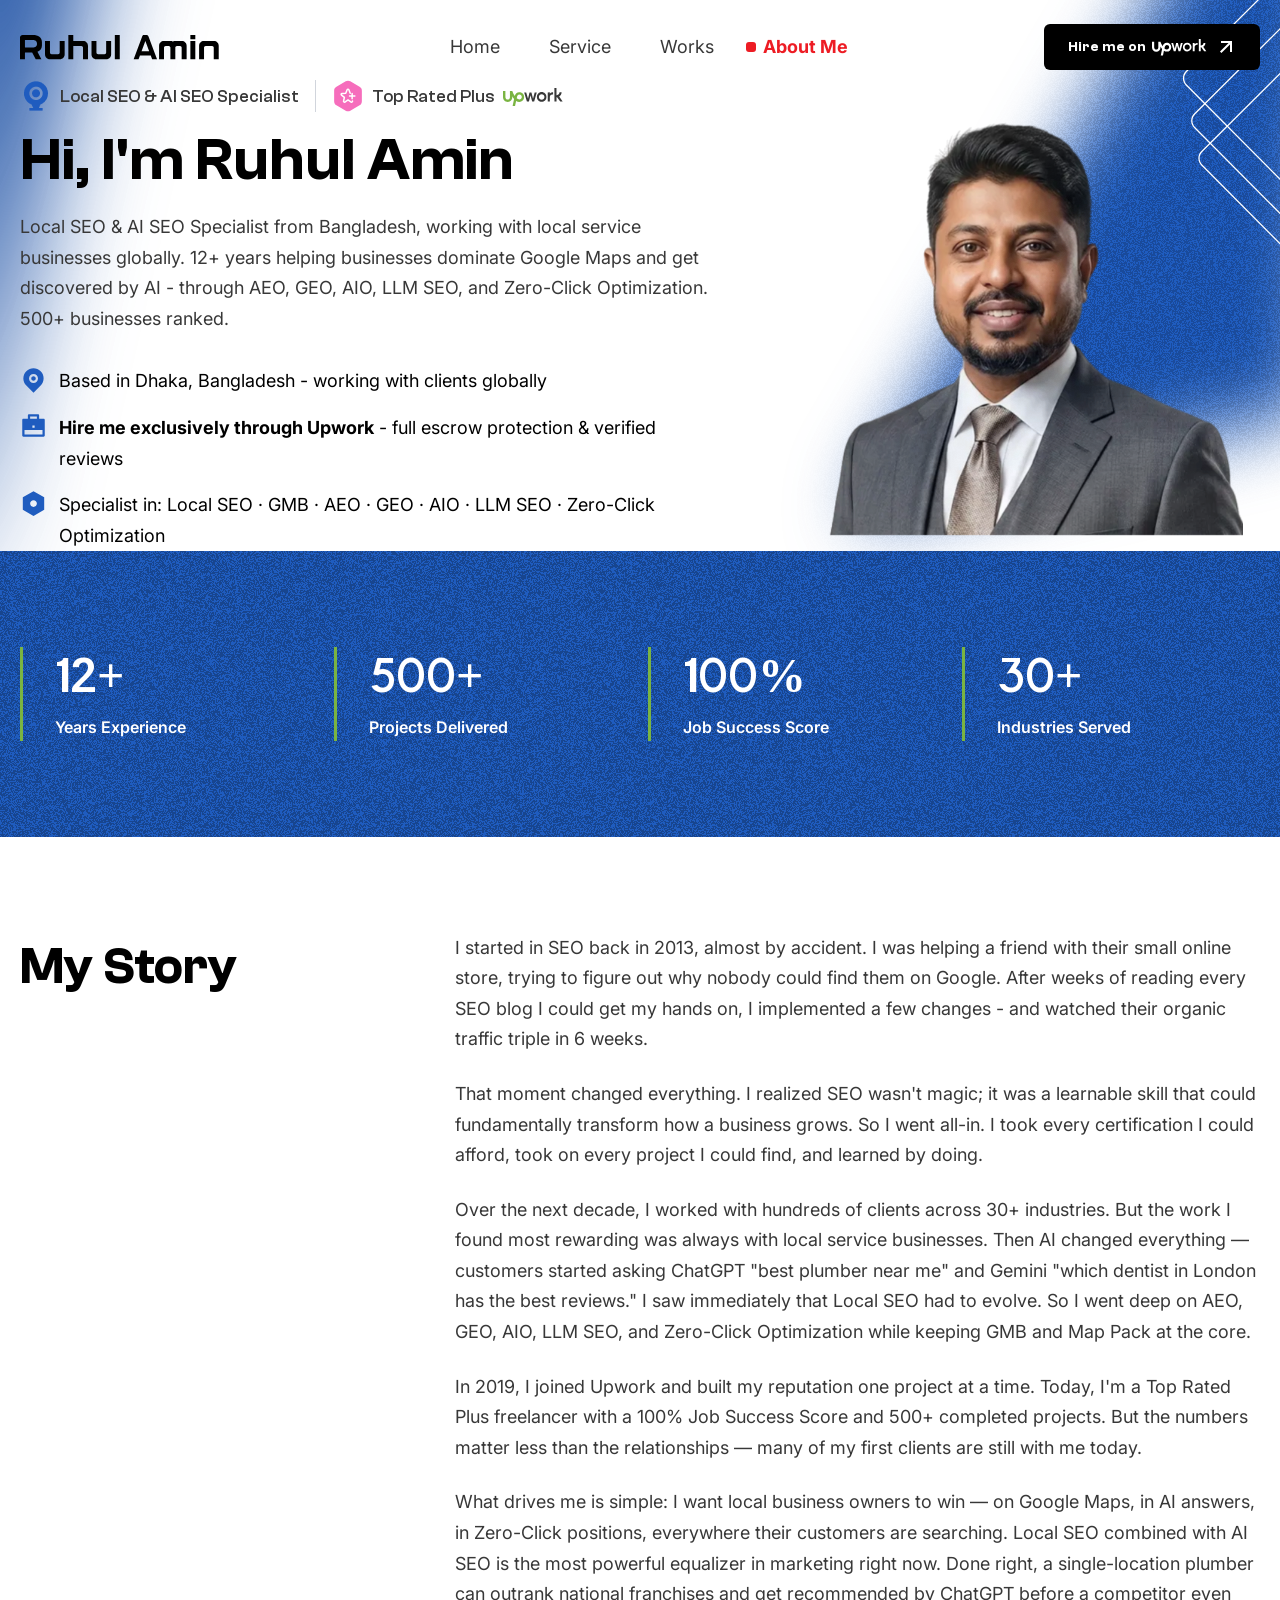
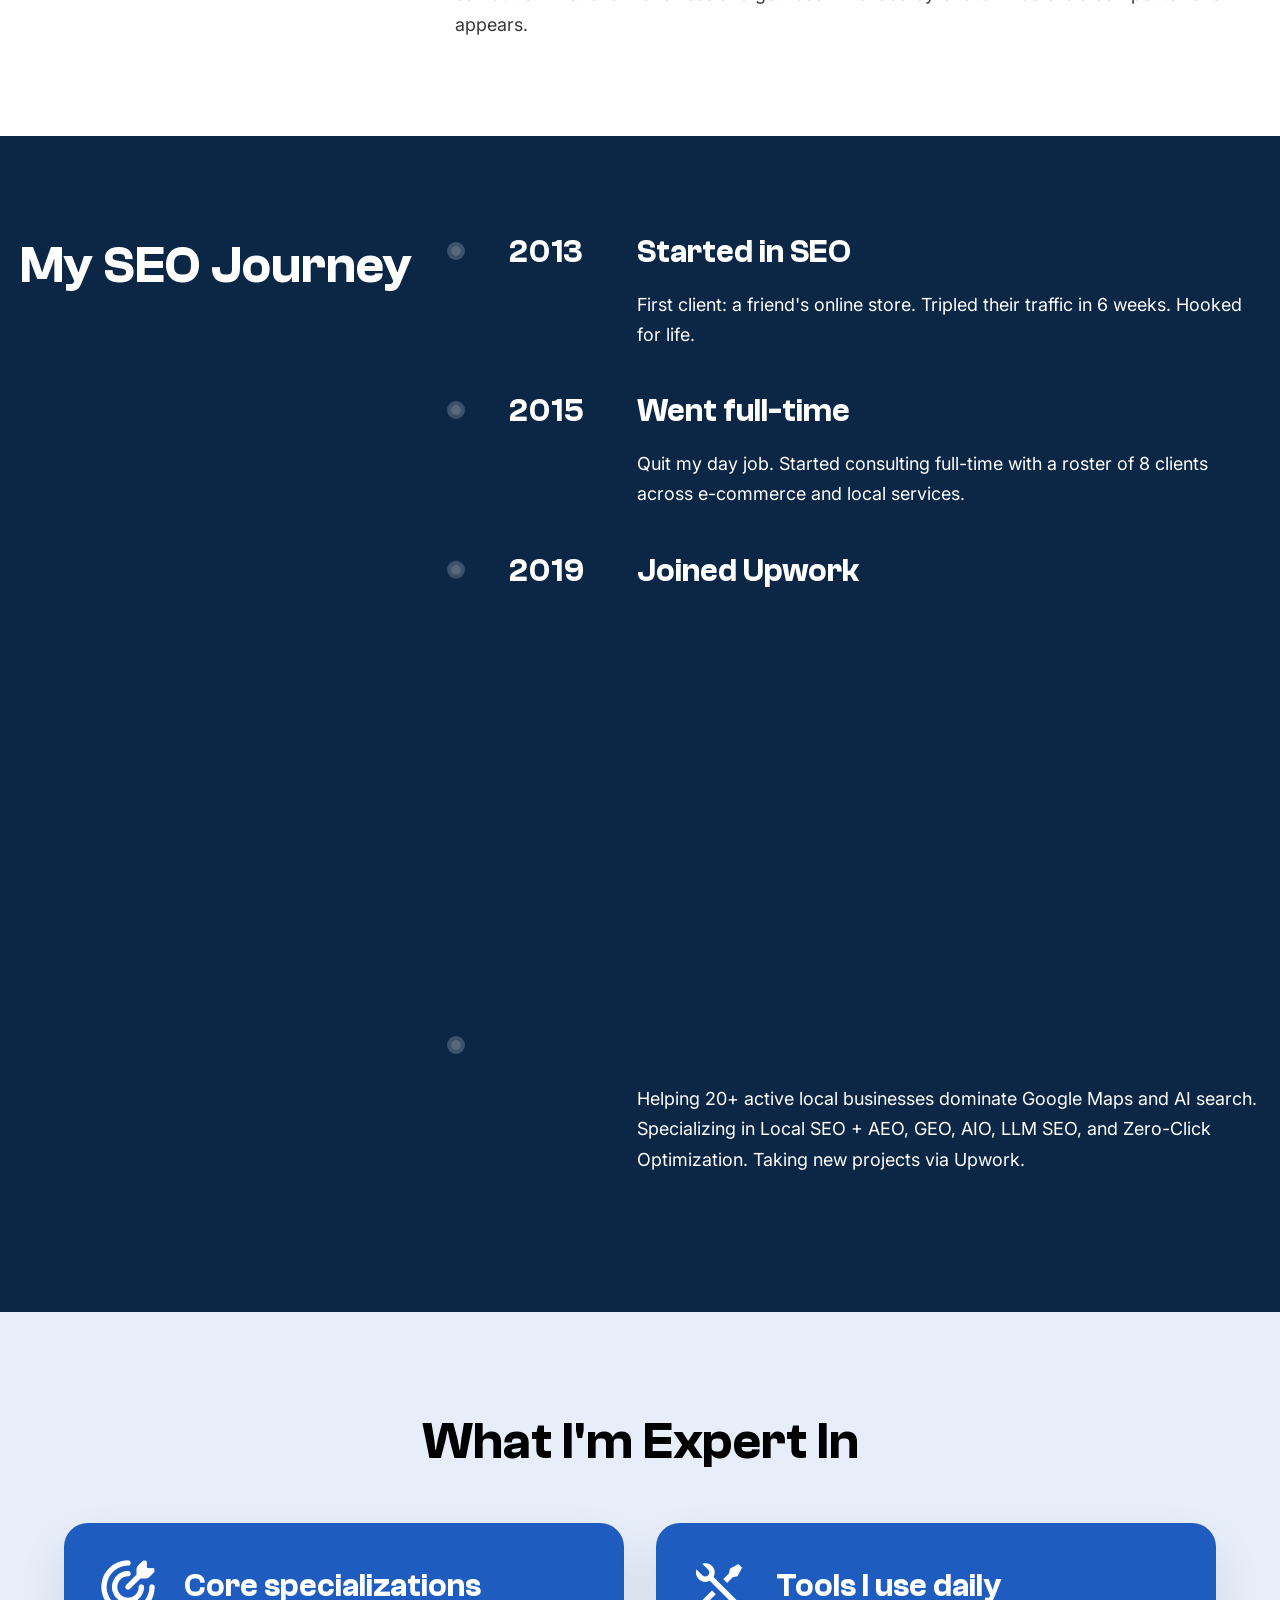
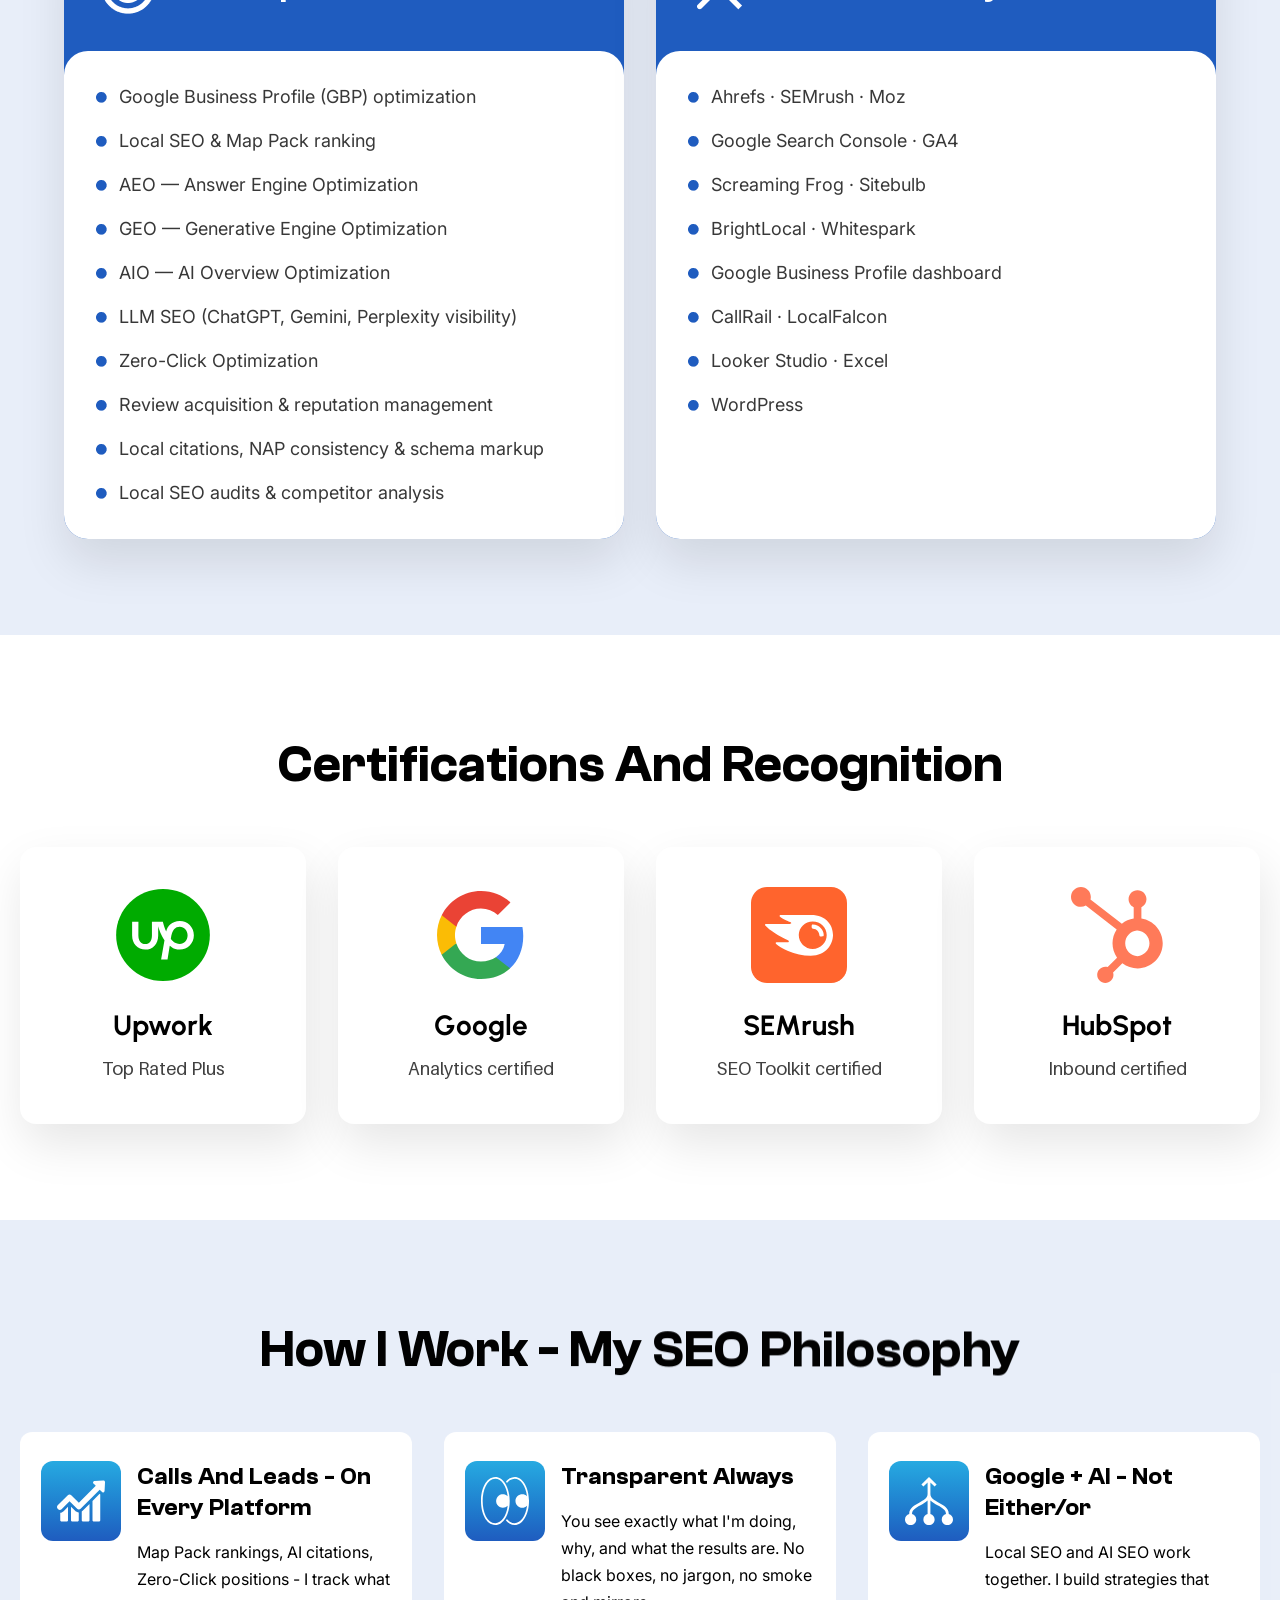
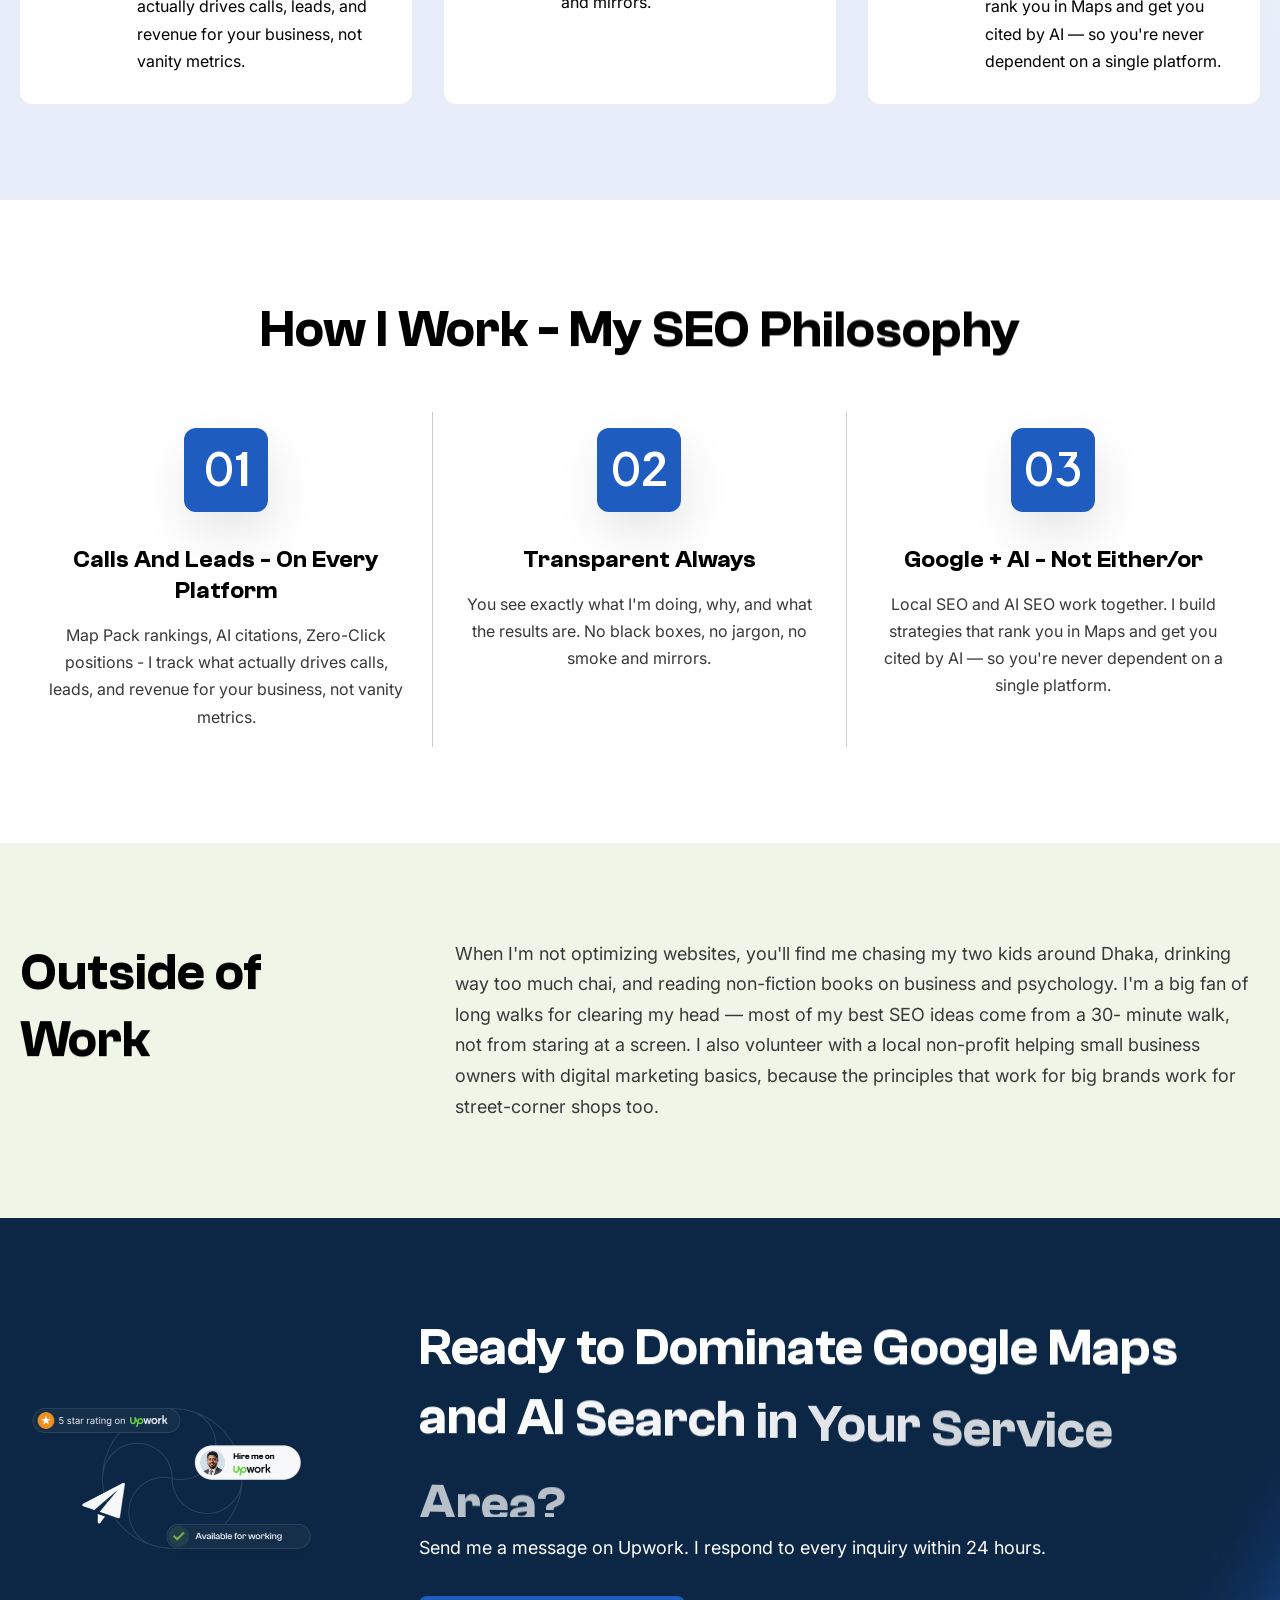
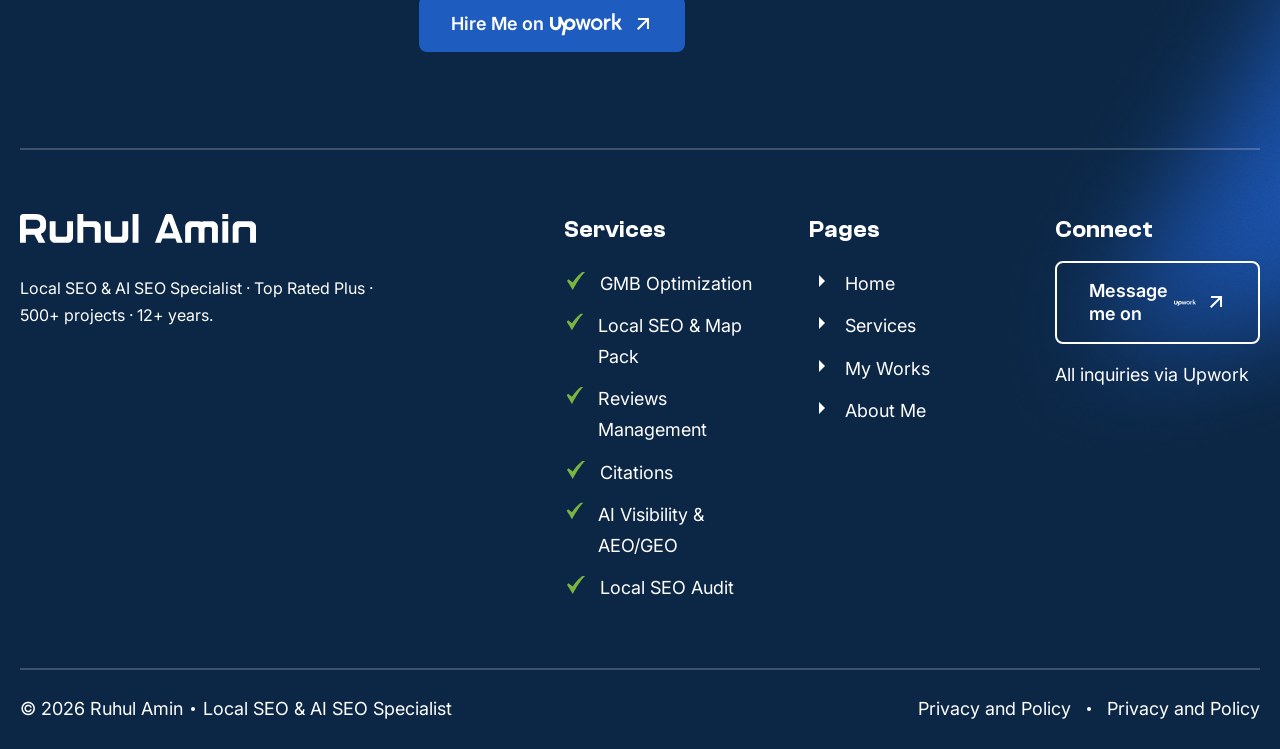
==== commit ac5f0dc2: "about page done" ====
--- a/about.html
+++ b/about.html
@@ -134,7 +134,7 @@
 
 
         <div class="absolute top-0 right-0 select-none pointer-events-none">
-            <img src="assets/images/top-right-shapes.svg" class="w-62.5 sm:w-100 md:w-125 lg:w-full select-none" />
+            <img src="assets/images/top-right-shapes.svg" class="w-62.5 sm:w-100 md:w-125 select-none" />
         </div>
 
         <div class="container relative z-40 font-clash">
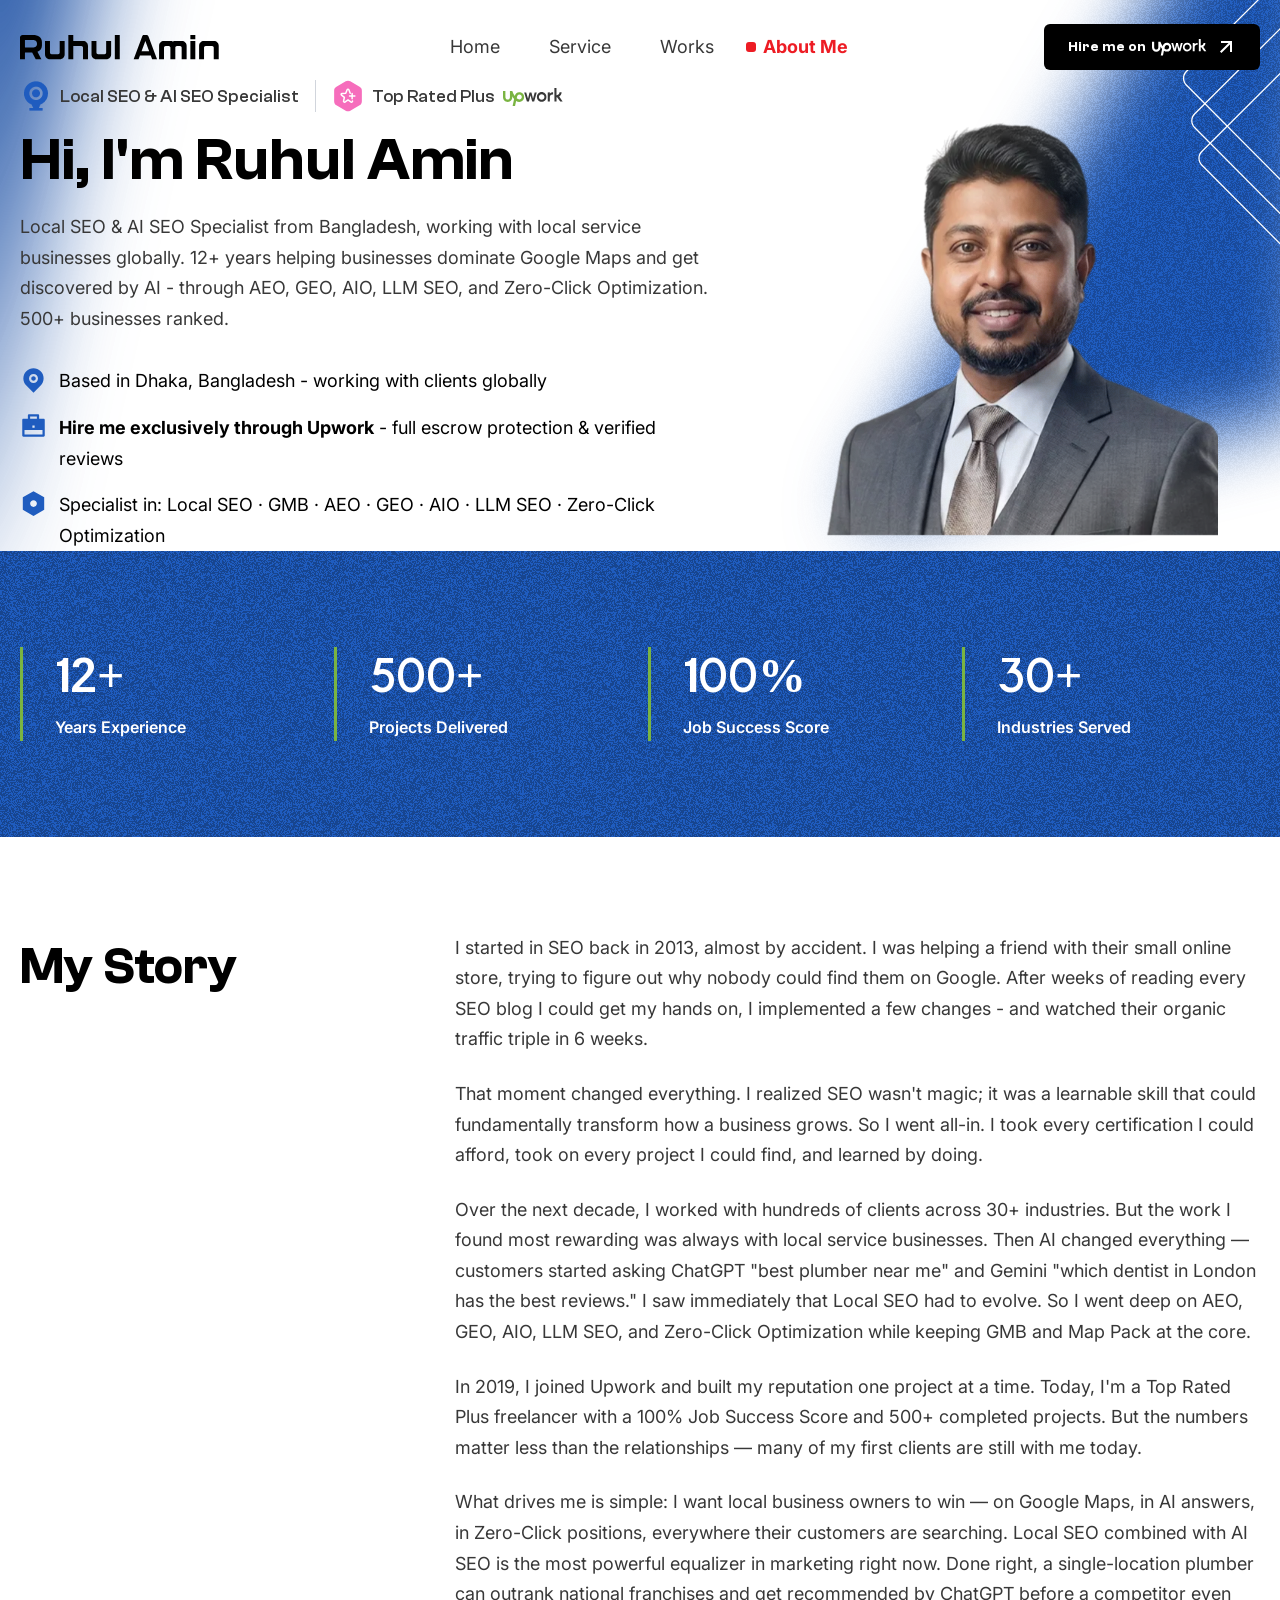
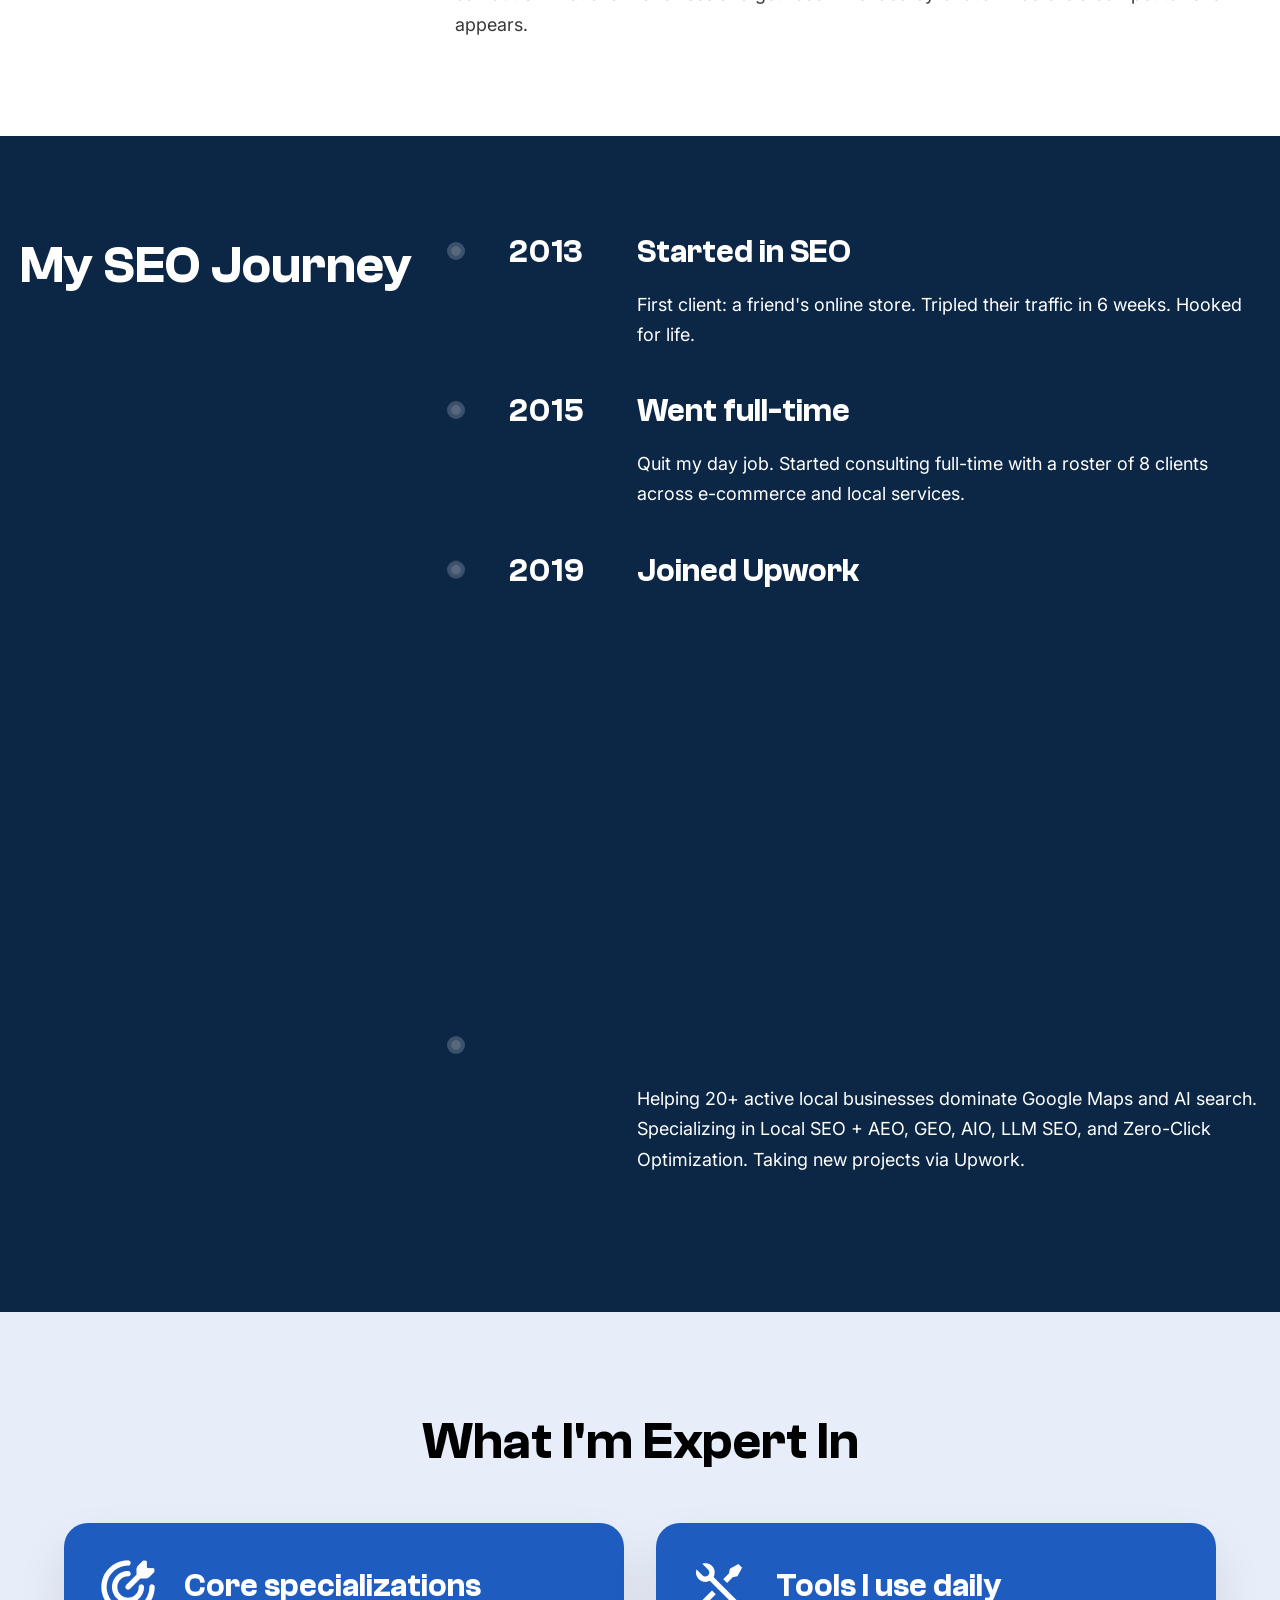
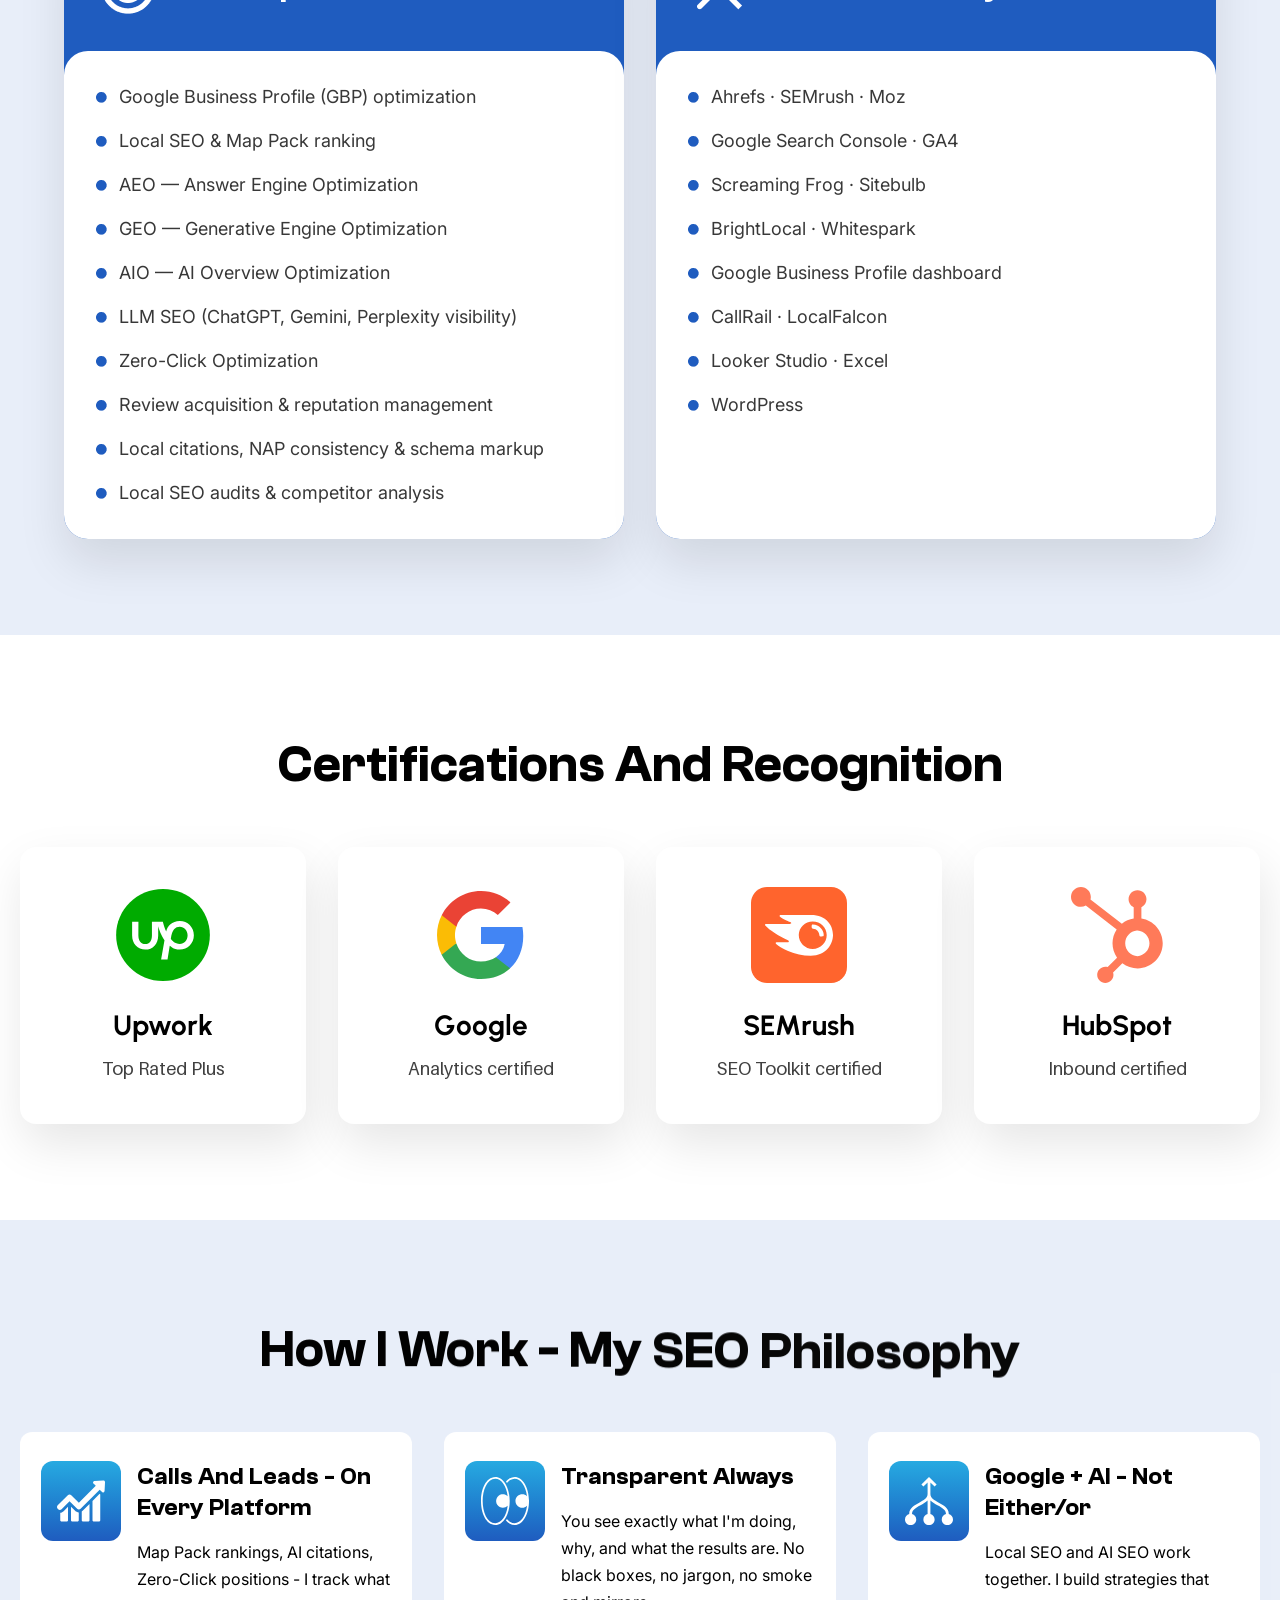
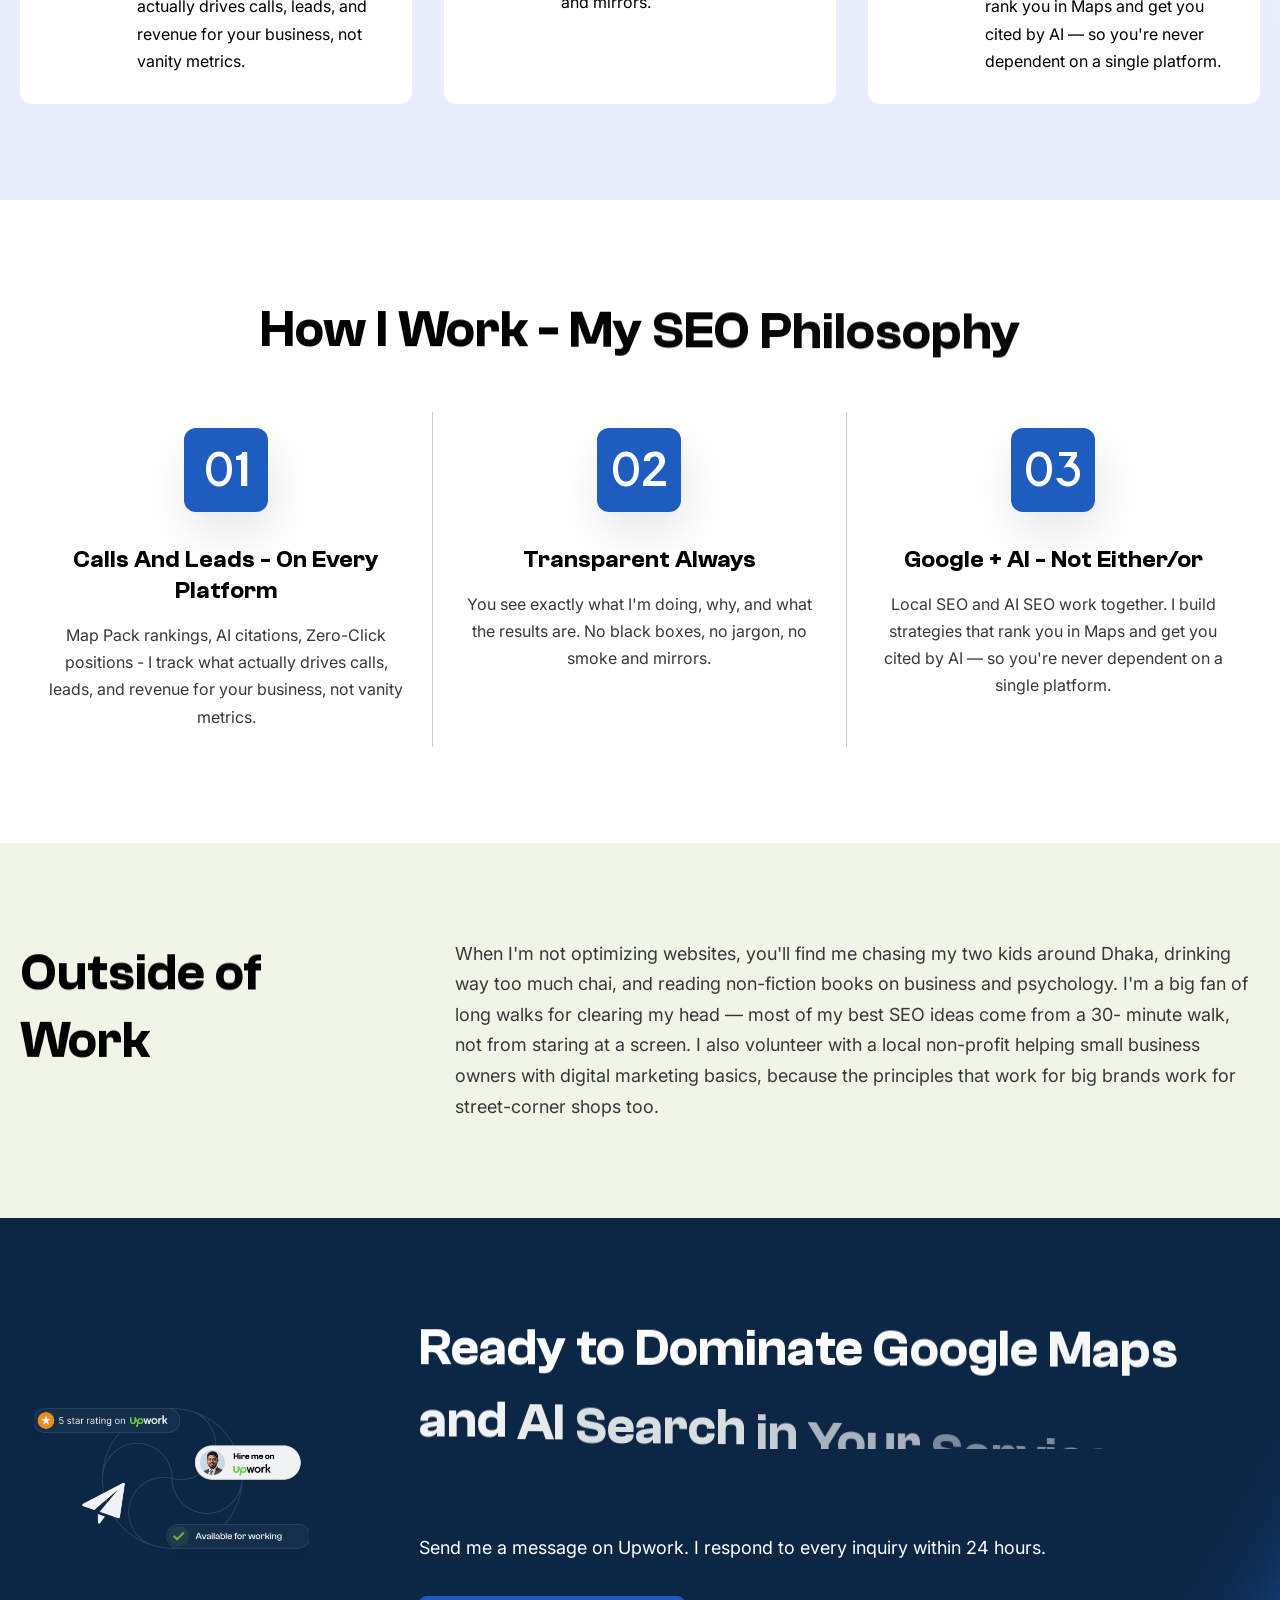
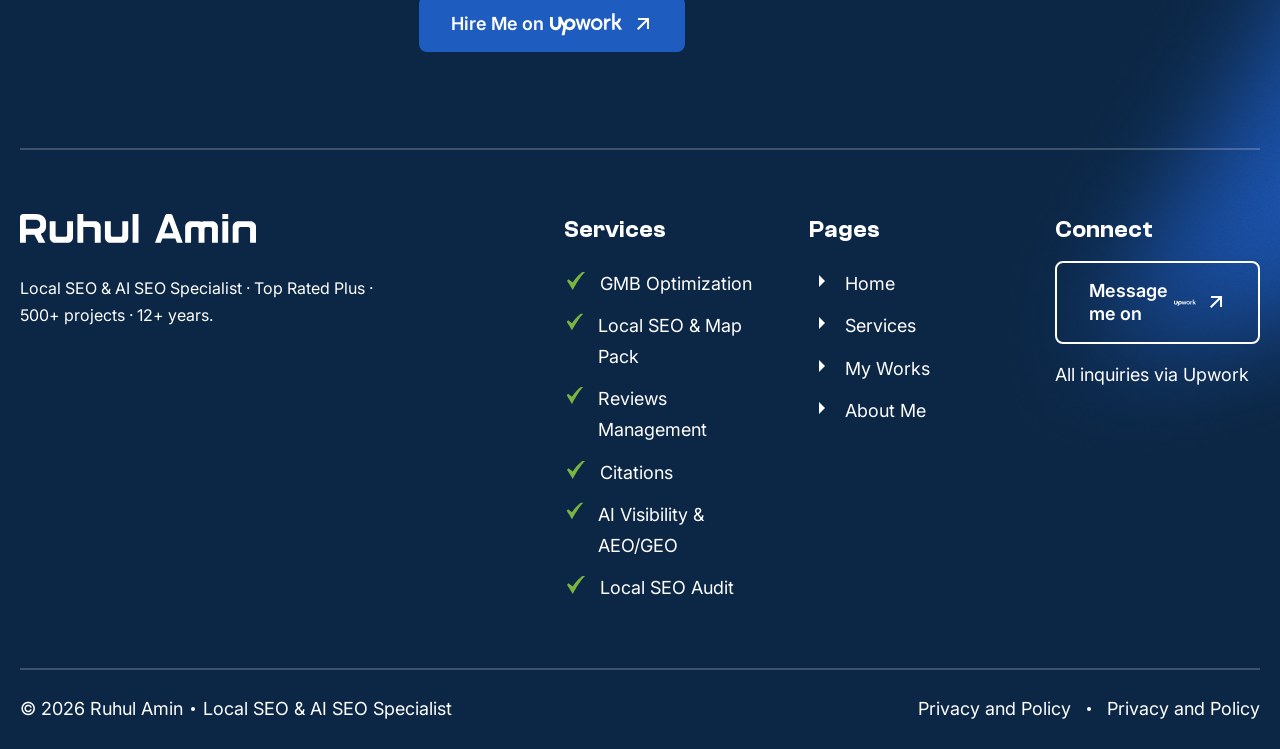
==== commit 4341a276: "all done" ====
--- a/about.html
+++ b/about.html
@@ -127,26 +127,26 @@
     <!-- banner section start  -->
     <section class=" sm:pt-20 pt-20 relative ">
         <!--  -->
-        <div class="absolute top-0 left-0 select-none pointer-events-none">
+        <div class="hidden lg:block absolute top-0 left-0 select-none pointer-events-none">
             <img src="assets/images/top-left-color-shape.svg"
                 class="w-16 sm:w-24 md:w-40 lg:w-auto h-auto select-none" />
         </div>
 
 
-        <div class="absolute top-0 right-0 select-none pointer-events-none">
+        <div class="hidden lg:block absolute top-0 right-0 select-none pointer-events-none">
             <img src="assets/images/top-right-shapes.svg" class="w-62.5 sm:w-100 md:w-125 select-none" />
         </div>
 
         <div class="container relative z-40 font-clash">
 
-            <div class="grid grid-cols-1 lg:grid-cols-12 gap-12 items-center">
+            <div class="grid grid-cols-1 lg:grid-cols-12 gap-12 items-center text-center md:text-start">
 
                 <!-- Left Content Column -->
                 <div class="lg:col-span-7 flex flex-col  text-dark2">
 
                     <!-- Badge Row -->
                     <div
-                        class="flex flex-col sm:flex-row sm:items-center text-sm md:text-base lg:text-lg text-dark2 font-medium leading-[150%] gap-3 sm:gap-0 sm:divide-x sm:divide-gray-300">
+                        class="flex flex-col sm:flex-row sm:items-center text-sm md:text-base lg:text-lg text-dark2 font-medium leading-[150%] gap-0 sm:divide-x sm:divide-gray-300">
 
                         <!-- Local SEO -->
                         <span
@@ -184,7 +184,7 @@
                     </p>
 
                     <!-- Bullet Feature List -->
-                    <div class="flex flex-col gap-4 font-inter mt-8">
+                    <div class="flex flex-col gap-4 font-inter mt-8 text-start">
 
                         <!-- Feature 1 -->
                         <div class="flex items-start gap-3">
@@ -361,215 +361,215 @@
     <!-- My story -->
 
     <!-- My SEO Journey -->
-<section class="w-full bg-[#0C2745] section-padding text-white font-clash ">
-    <div class="container mx-auto grid grid-cols-1 md:grid-cols-12 gap-12 md:gap-8 items-start">
-
-                <!-- Left Sticky/Static Heading Column -->
-                <div class="lg:col-span-4 lg:sticky lg:top-32 self-start font-clash">
-                    <h2
-                        class="text-white text-[24px] sm:text-[28px]  md:text-[42px] lg:text-[52px] font-semibold leading-[100%] md:leading-[130%]">
-                        My SEO Journey
-                    </h2>
-                </div>
-
-        <div class="md:col-span-8 space-y-0">
-
-            <!-- item -->
-            <div class="timeline-item flex items-start group">
-
-                <div class="flex flex-col items-center mr-6 sm:mr-10 shrink-0">
-                    <div class="timeline-dot w-2 h-2 sm:w-2.5 sm:h-2.5 rounded-full bg-white ring-4 ring-white/20 aspect-square mt-[10px] sm:mt-[14px]"></div>
-
-                    <div class="w-6 h-16 sm:h-20 my-2 flex items-center justify-center">
-                        <img src="assets/images/about-journey-arrow.svg" alt="Arrow Down"
-                             class="timeline-arrow h-full object-contain opacity-60" />
-                    </div>
-                </div>
-
-                <div class="pb-10 text-left timeline-content flex-1 grid grid-cols-1 sm:grid-cols-12 gap-1 sm:gap-6">
-                    
-                    <div class="sm:col-span-2 shrink-0">
-                        <span class="timeline-year font-clash text white text-xl sm:text-2xl md:text-[32px] font-semibold leading-[100%] md:leading-[130%]">
-                            2013
-                        </span>
-                    </div>
-
-                    <div class="sm:col-span-10">
-                        <h3 class="timeline-title font-clash text white text-xl sm:text-2xl md:text-[32px] font-semibold leading-[100%] md:leading-[130%] mb-2 md:mb-4">
-                            Started in SEO
-                        </h3>
-                        <p class="timeline-text font-inter text-sm sm:text-base md:text-lg font-normal leading-[130%] sm:leading-[150%] md:leading-[170%]">
-                            First client: a friend's online store. Tripled their traffic in 6 weeks. Hooked for life.
-                        </p>
-                    </div>
-
-                </div>
-
-            </div>
-            <!-- item -->
-            <div class="timeline-item flex items-start group">
-
-                <div class="flex flex-col items-center mr-6 sm:mr-10 shrink-0">
-                    <div class="timeline-dot w-2 h-2 sm:w-2.5 sm:h-2.5 rounded-full bg-white ring-4 ring-white/20 aspect-square mt-[10px] sm:mt-[14px]"></div>
-
-                    <div class="w-6 h-16 sm:h-20 my-2 flex items-center justify-center">
-                        <img src="assets/images/about-journey-arrow.svg" alt="Arrow Down"
-                             class="timeline-arrow h-full object-contain opacity-60" />
-                    </div>
-                </div>
-
-                <div class="pb-10 text-left timeline-content flex-1 grid grid-cols-1 sm:grid-cols-12 gap-1 sm:gap-6">
-                    
-                    <div class="sm:col-span-2 shrink-0">
-                        <span class="timeline-year font-clash text white text-xl sm:text-2xl md:text-[32px] font-semibold leading-[100%] md:leading-[130%]">
-                            2015
-                        </span>
-                    </div>
-
-                    <div class="sm:col-span-10">
-                        <h3 class="timeline-title font-clash text white text-xl sm:text-2xl md:text-[32px] font-semibold leading-[100%] md:leading-[130%] mb-2 md:mb-4">
-                            Went full-time
-                        </h3>
-                        <p class="timeline-text font-inter text-sm sm:text-base md:text-lg font-normal leading-[130%] sm:leading-[150%] md:leading-[170%]">
-                            Quit my day job. Started consulting full-time with a roster of 8 clients across e-commerce and local services.
-                        </p>
-                    </div>
-
-                </div>
-
-            </div>
-            <!-- item -->
-            <div class="timeline-item flex items-start group">
-
-                <div class="flex flex-col items-center mr-6 sm:mr-10 shrink-0">
-                    <div class="timeline-dot w-2 h-2 sm:w-2.5 sm:h-2.5 rounded-full bg-white ring-4 ring-white/20 aspect-square mt-[10px] sm:mt-[14px]"></div>
-
-                    <div class="w-6 h-16 sm:h-20 my-2 flex items-center justify-center">
-                        <img src="assets/images/about-journey-arrow.svg" alt="Arrow Down"
-                             class="timeline-arrow h-full object-contain opacity-60" />
-                    </div>
-                </div>
-
-                <div class="pb-10 text-left timeline-content flex-1 grid grid-cols-1 sm:grid-cols-12 gap-1 sm:gap-6">
-                    
-                    <div class="sm:col-span-2 shrink-0">
-                        <span class="timeline-year font-clash text white text-xl sm:text-2xl md:text-[32px] font-semibold leading-[100%] md:leading-[130%]">
-                            2019
-                        </span>
-                    </div>
-
-                    <div class="sm:col-span-10">
-                        <h3 class="timeline-title font-clash text white text-xl sm:text-2xl md:text-[32px] font-semibold leading-[100%] md:leading-[130%] mb-2 md:mb-4">
-                            Joined Upwork
-                        </h3>
-                        <p class="timeline-text font-inter text-sm sm:text-base md:text-lg font-normal leading-[130%] sm:leading-[150%] md:leading-[170%]">
-                            Built my reputation one 5-star review at a time. Crossed 100 completed projects within 18 months.
-                        </p>
-                    </div>
-
-                </div>
-
-            </div>
-            <!-- item -->
-            <div class="timeline-item flex items-start group">
-
-                <div class="flex flex-col items-center mr-6 sm:mr-10 shrink-0">
-                    <div class="timeline-dot w-2 h-2 sm:w-2.5 sm:h-2.5 rounded-full bg-white ring-4 ring-white/20 aspect-square mt-[10px] sm:mt-[14px]"></div>
-
-                    <div class="w-6 h-16 sm:h-20 my-2 flex items-center justify-center">
-                        <img src="assets/images/about-journey-arrow.svg" alt="Arrow Down"
-                             class="timeline-arrow h-full object-contain opacity-60" />
-                    </div>
-                </div>
-
-                <div class="pb-10 text-left timeline-content flex-1 grid grid-cols-1 sm:grid-cols-12 gap-1 sm:gap-6">
-                    
-                    <div class="sm:col-span-2 shrink-0">
-                        <span class="timeline-year font-clash text white text-xl sm:text-2xl md:text-[32px] font-semibold leading-[100%] md:leading-[130%]">
-                            2022
-                        </span>
-                    </div>
-
-                    <div class="sm:col-span-10">
-                        <h3 class="timeline-title font-clash text white text-xl sm:text-2xl md:text-[32px] font-semibold leading-[100%] md:leading-[130%] mb-2 md:mb-4">
-                            Achieved Top Rated Plus
-                        </h3>
-                        <p class="timeline-text font-inter text-sm sm:text-base md:text-lg font-normal leading-[130%] sm:leading-[150%] md:leading-[170%]">
-                           Reached the highest tier on Upwork. Focused exclusively on Local SEO and GMB for service businesses.
-                        </p>
-                    </div>
-
-                </div>
-
-            </div>
-            <!-- item -->
-            <div class="timeline-item flex items-start group">
-
-                <div class="flex flex-col items-center mr-6 sm:mr-10 shrink-0">
-                    <div class="timeline-dot w-2 h-2 sm:w-2.5 sm:h-2.5 rounded-full bg-white ring-4 ring-white/20 aspect-square mt-[10px] sm:mt-[14px]"></div>
-
-                    <div class="w-6 h-16 sm:h-20 my-2 flex items-center justify-center">
-                        <img src="assets/images/about-journey-arrow.svg" alt="Arrow Down"
-                             class="timeline-arrow h-full object-contain opacity-60" />
-                    </div>
-                </div>
-
-                <div class="pb-10 text-left timeline-content flex-1 grid grid-cols-1 sm:grid-cols-12 gap-1 sm:gap-6">
-                    
-                    <div class="sm:col-span-2 shrink-0">
-                        <span class="timeline-year font-clash text white text-xl sm:text-2xl md:text-[32px] font-semibold leading-[100%] md:leading-[130%]">
-                            2024
-                        </span>
-                    </div>
-
-                    <div class="sm:col-span-10">
-                        <h3 class="timeline-title font-clash text white text-xl sm:text-2xl md:text-[32px] font-semibold leading-[100%] md:leading-[130%] mb-2 md:mb-4">
-                           500+ Projects Milestone
-                        </h3>
-                        <p class="timeline-text font-inter text-sm sm:text-base md:text-lg font-normal leading-[130%] sm:leading-[150%] md:leading-[170%]">
-                           Crossed 500 completed projects with a 100% Job Success Score. Ranked clients in 50+ cities globally.
-                        </p>
-                    </div>
-
-                </div>
-
-            </div>
-            <!-- item -->
-            <div class="timeline-item flex items-start group">
-
-                <div class="flex flex-col items-center mr-6 sm:mr-10 shrink-0">
-                    <div class="timeline-dot w-2 h-2 sm:w-2.5 sm:h-2.5 rounded-full bg-white ring-4 ring-white/20 aspect-square mt-[10px] sm:mt-[14px]"></div>
-
-                    <div class="w-6 h-16 sm:h-20 my-2 flex items-center justify-center">
-                        <img src="assets/images/about-journey-arrow.svg" alt="Arrow Down"
-                             class="timeline-arrow h-full object-contain opacity-60" />
-                    </div>
-                </div>
-
-                <div class="pb-10 text-left timeline-content flex-1 grid grid-cols-1 sm:grid-cols-12 gap-1 sm:gap-6">
-                    
-                    <div class="sm:col-span-2 shrink-0">
-                        <span class="timeline-year font-clash text white text-xl sm:text-2xl md:text-[32px] font-semibold leading-[100%] md:leading-[130%]">
-                            2026
-                        </span>
-                    </div>
-
-                    <div class="sm:col-span-10">
-                        <h3 class="timeline-title font-clash text white text-xl sm:text-2xl md:text-[32px] font-semibold leading-[100%] md:leading-[130%] mb-2 md:mb-4">
-                            Today
-                        </h3>
-                        <p class="timeline-text font-inter text-sm sm:text-base md:text-lg font-normal leading-[130%] sm:leading-[150%] md:leading-[170%]">
-                            Helping 20+ active local businesses dominate Google Maps and AI search. Specializing in Local SEO + AEO, GEO, AIO, LLM SEO, and Zero-Click Optimization. Taking new projects via Upwork.
-                        </p>
-                    </div>
-
-                </div>
-
-            </div>
-
-        </div>
-    </div>
-</section>
+    <section class="w-full bg-[#0C2745] section-padding text-white font-clash ">
+        <div class="container mx-auto grid grid-cols-1 md:grid-cols-12 gap-12 md:gap-8 items-start">
+
+                    <!-- Left Sticky/Static Heading Column -->
+                    <div class="lg:col-span-4 lg:sticky lg:top-32 self-start font-clash">
+                        <h2
+                            class="text-white text-[24px] sm:text-[28px]  md:text-[42px] lg:text-[52px] font-semibold leading-[100%] md:leading-[130%]">
+                            My SEO Journey
+                        </h2>
+                    </div>
+
+            <div class="md:col-span-8 space-y-0">
+
+                <!-- item -->
+                <div class="timeline-item flex items-start group">
+
+                    <div class="flex flex-col items-center mr-6 sm:mr-10 shrink-0">
+                        <div class="timeline-dot w-2 h-2 sm:w-2.5 sm:h-2.5 rounded-full bg-white ring-4 ring-white/20 aspect-square mt-[10px] sm:mt-[14px]"></div>
+
+                        <div class="w-6 h-16 sm:h-20 my-2 flex items-center justify-center">
+                            <img src="assets/images/about-journey-arrow.svg" alt="Arrow Down"
+                                class="timeline-arrow h-full object-contain opacity-60" />
+                        </div>
+                    </div>
+
+                    <div class="pb-10 text-left timeline-content flex-1 grid grid-cols-1 sm:grid-cols-12 gap-1 sm:gap-6">
+                        
+                        <div class="sm:col-span-2 shrink-0">
+                            <span class="timeline-year font-clash text white text-xl sm:text-2xl md:text-[32px] font-semibold leading-[100%] md:leading-[130%]">
+                                2013
+                            </span>
+                        </div>
+
+                        <div class="sm:col-span-10">
+                            <h3 class="timeline-title font-clash text white text-xl sm:text-2xl md:text-[32px] font-semibold leading-[100%] md:leading-[130%] mb-2 md:mb-4">
+                                Started in SEO
+                            </h3>
+                            <p class="timeline-text font-inter text-sm sm:text-base md:text-lg font-normal leading-[130%] sm:leading-[150%] md:leading-[170%]">
+                                First client: a friend's online store. Tripled their traffic in 6 weeks. Hooked for life.
+                            </p>
+                        </div>
+
+                    </div>
+
+                </div>
+                <!-- item -->
+                <div class="timeline-item flex items-start group">
+
+                    <div class="flex flex-col items-center mr-6 sm:mr-10 shrink-0">
+                        <div class="timeline-dot w-2 h-2 sm:w-2.5 sm:h-2.5 rounded-full bg-white ring-4 ring-white/20 aspect-square mt-[10px] sm:mt-[14px]"></div>
+
+                        <div class="w-6 h-16 sm:h-20 my-2 flex items-center justify-center">
+                            <img src="assets/images/about-journey-arrow.svg" alt="Arrow Down"
+                                class="timeline-arrow h-full object-contain opacity-60" />
+                        </div>
+                    </div>
+
+                    <div class="pb-10 text-left timeline-content flex-1 grid grid-cols-1 sm:grid-cols-12 gap-1 sm:gap-6">
+                        
+                        <div class="sm:col-span-2 shrink-0">
+                            <span class="timeline-year font-clash text white text-xl sm:text-2xl md:text-[32px] font-semibold leading-[100%] md:leading-[130%]">
+                                2015
+                            </span>
+                        </div>
+
+                        <div class="sm:col-span-10">
+                            <h3 class="timeline-title font-clash text white text-xl sm:text-2xl md:text-[32px] font-semibold leading-[100%] md:leading-[130%] mb-2 md:mb-4">
+                                Went full-time
+                            </h3>
+                            <p class="timeline-text font-inter text-sm sm:text-base md:text-lg font-normal leading-[130%] sm:leading-[150%] md:leading-[170%]">
+                                Quit my day job. Started consulting full-time with a roster of 8 clients across e-commerce and local services.
+                            </p>
+                        </div>
+
+                    </div>
+
+                </div>
+                <!-- item -->
+                <div class="timeline-item flex items-start group">
+
+                    <div class="flex flex-col items-center mr-6 sm:mr-10 shrink-0">
+                        <div class="timeline-dot w-2 h-2 sm:w-2.5 sm:h-2.5 rounded-full bg-white ring-4 ring-white/20 aspect-square mt-[10px] sm:mt-[14px]"></div>
+
+                        <div class="w-6 h-16 sm:h-20 my-2 flex items-center justify-center">
+                            <img src="assets/images/about-journey-arrow.svg" alt="Arrow Down"
+                                class="timeline-arrow h-full object-contain opacity-60" />
+                        </div>
+                    </div>
+
+                    <div class="pb-10 text-left timeline-content flex-1 grid grid-cols-1 sm:grid-cols-12 gap-1 sm:gap-6">
+                        
+                        <div class="sm:col-span-2 shrink-0">
+                            <span class="timeline-year font-clash text white text-xl sm:text-2xl md:text-[32px] font-semibold leading-[100%] md:leading-[130%]">
+                                2019
+                            </span>
+                        </div>
+
+                        <div class="sm:col-span-10">
+                            <h3 class="timeline-title font-clash text white text-xl sm:text-2xl md:text-[32px] font-semibold leading-[100%] md:leading-[130%] mb-2 md:mb-4">
+                                Joined Upwork
+                            </h3>
+                            <p class="timeline-text font-inter text-sm sm:text-base md:text-lg font-normal leading-[130%] sm:leading-[150%] md:leading-[170%]">
+                                Built my reputation one 5-star review at a time. Crossed 100 completed projects within 18 months.
+                            </p>
+                        </div>
+
+                    </div>
+
+                </div>
+                <!-- item -->
+                <div class="timeline-item flex items-start group">
+
+                    <div class="flex flex-col items-center mr-6 sm:mr-10 shrink-0">
+                        <div class="timeline-dot w-2 h-2 sm:w-2.5 sm:h-2.5 rounded-full bg-white ring-4 ring-white/20 aspect-square mt-[10px] sm:mt-[14px]"></div>
+
+                        <div class="w-6 h-16 sm:h-20 my-2 flex items-center justify-center">
+                            <img src="assets/images/about-journey-arrow.svg" alt="Arrow Down"
+                                class="timeline-arrow h-full object-contain opacity-60" />
+                        </div>
+                    </div>
+
+                    <div class="pb-10 text-left timeline-content flex-1 grid grid-cols-1 sm:grid-cols-12 gap-1 sm:gap-6">
+                        
+                        <div class="sm:col-span-2 shrink-0">
+                            <span class="timeline-year font-clash text white text-xl sm:text-2xl md:text-[32px] font-semibold leading-[100%] md:leading-[130%]">
+                                2022
+                            </span>
+                        </div>
+
+                        <div class="sm:col-span-10">
+                            <h3 class="timeline-title font-clash text white text-xl sm:text-2xl md:text-[32px] font-semibold leading-[100%] md:leading-[130%] mb-2 md:mb-4">
+                                Achieved Top Rated Plus
+                            </h3>
+                            <p class="timeline-text font-inter text-sm sm:text-base md:text-lg font-normal leading-[130%] sm:leading-[150%] md:leading-[170%]">
+                            Reached the highest tier on Upwork. Focused exclusively on Local SEO and GMB for service businesses.
+                            </p>
+                        </div>
+
+                    </div>
+
+                </div>
+                <!-- item -->
+                <div class="timeline-item flex items-start group">
+
+                    <div class="flex flex-col items-center mr-6 sm:mr-10 shrink-0">
+                        <div class="timeline-dot w-2 h-2 sm:w-2.5 sm:h-2.5 rounded-full bg-white ring-4 ring-white/20 aspect-square mt-[10px] sm:mt-[14px]"></div>
+
+                        <div class="w-6 h-16 sm:h-20 my-2 flex items-center justify-center">
+                            <img src="assets/images/about-journey-arrow.svg" alt="Arrow Down"
+                                class="timeline-arrow h-full object-contain opacity-60" />
+                        </div>
+                    </div>
+
+                    <div class="pb-10 text-left timeline-content flex-1 grid grid-cols-1 sm:grid-cols-12 gap-1 sm:gap-6">
+                        
+                        <div class="sm:col-span-2 shrink-0">
+                            <span class="timeline-year font-clash text white text-xl sm:text-2xl md:text-[32px] font-semibold leading-[100%] md:leading-[130%]">
+                                2024
+                            </span>
+                        </div>
+
+                        <div class="sm:col-span-10">
+                            <h3 class="timeline-title font-clash text white text-xl sm:text-2xl md:text-[32px] font-semibold leading-[100%] md:leading-[130%] mb-2 md:mb-4">
+                            500+ Projects Milestone
+                            </h3>
+                            <p class="timeline-text font-inter text-sm sm:text-base md:text-lg font-normal leading-[130%] sm:leading-[150%] md:leading-[170%]">
+                            Crossed 500 completed projects with a 100% Job Success Score. Ranked clients in 50+ cities globally.
+                            </p>
+                        </div>
+
+                    </div>
+
+                </div>
+                <!-- item -->
+                <div class="timeline-item flex items-start group">
+
+                    <div class="flex flex-col items-center mr-6 sm:mr-10 shrink-0">
+                        <div class="timeline-dot w-2 h-2 sm:w-2.5 sm:h-2.5 rounded-full bg-white ring-4 ring-white/20 aspect-square mt-[10px] sm:mt-[14px]"></div>
+
+                        <div class="w-6 h-16 sm:h-20 my-2 flex items-center justify-center">
+                            <img src="assets/images/about-journey-arrow.svg" alt="Arrow Down"
+                                class="timeline-arrow h-full object-contain opacity-60" />
+                        </div>
+                    </div>
+
+                    <div class="pb-10 text-left timeline-content flex-1 grid grid-cols-1 sm:grid-cols-12 gap-1 sm:gap-6">
+                        
+                        <div class="sm:col-span-2 shrink-0">
+                            <span class="timeline-year font-clash text white text-xl sm:text-2xl md:text-[32px] font-semibold leading-[100%] md:leading-[130%]">
+                                2026
+                            </span>
+                        </div>
+
+                        <div class="sm:col-span-10">
+                            <h3 class="timeline-title font-clash text white text-xl sm:text-2xl md:text-[32px] font-semibold leading-[100%] md:leading-[130%] mb-2 md:mb-4">
+                                Today
+                            </h3>
+                            <p class="timeline-text font-inter text-sm sm:text-base md:text-lg font-normal leading-[130%] sm:leading-[150%] md:leading-[170%]">
+                                Helping 20+ active local businesses dominate Google Maps and AI search. Specializing in Local SEO + AEO, GEO, AIO, LLM SEO, and Zero-Click Optimization. Taking new projects via Upwork.
+                            </p>
+                        </div>
+
+                    </div>
+
+                </div>
+
+            </div>
+        </div>
+    </section>
     <!-- My SEO Journey -->
 
     <!-- What I'm Expert In -->
@@ -754,7 +754,7 @@
                 </h2>
             </div>
 
-            <div class="grid grid-cols-1 sm:grid-cols-2 lg:grid-cols-4 gap-6 sm:gap-8 justify-items-center">
+            <div class="grid grid-cols-2 sm:grid-cols-2 lg:grid-cols-4 gap-3 sm:gap-6 sm:gap-8 justify-items-center">
                 <!-- item -->
                 <div
                     class="w-full  bg-white rounded-lg sm:rounded-xl md:rounded-2xl px-4 py-6 md:px-6 md:py-10 flex flex-col items-center text-center shadow-[4px_20px_48px_0_rgba(0,0,0,0.10)]">
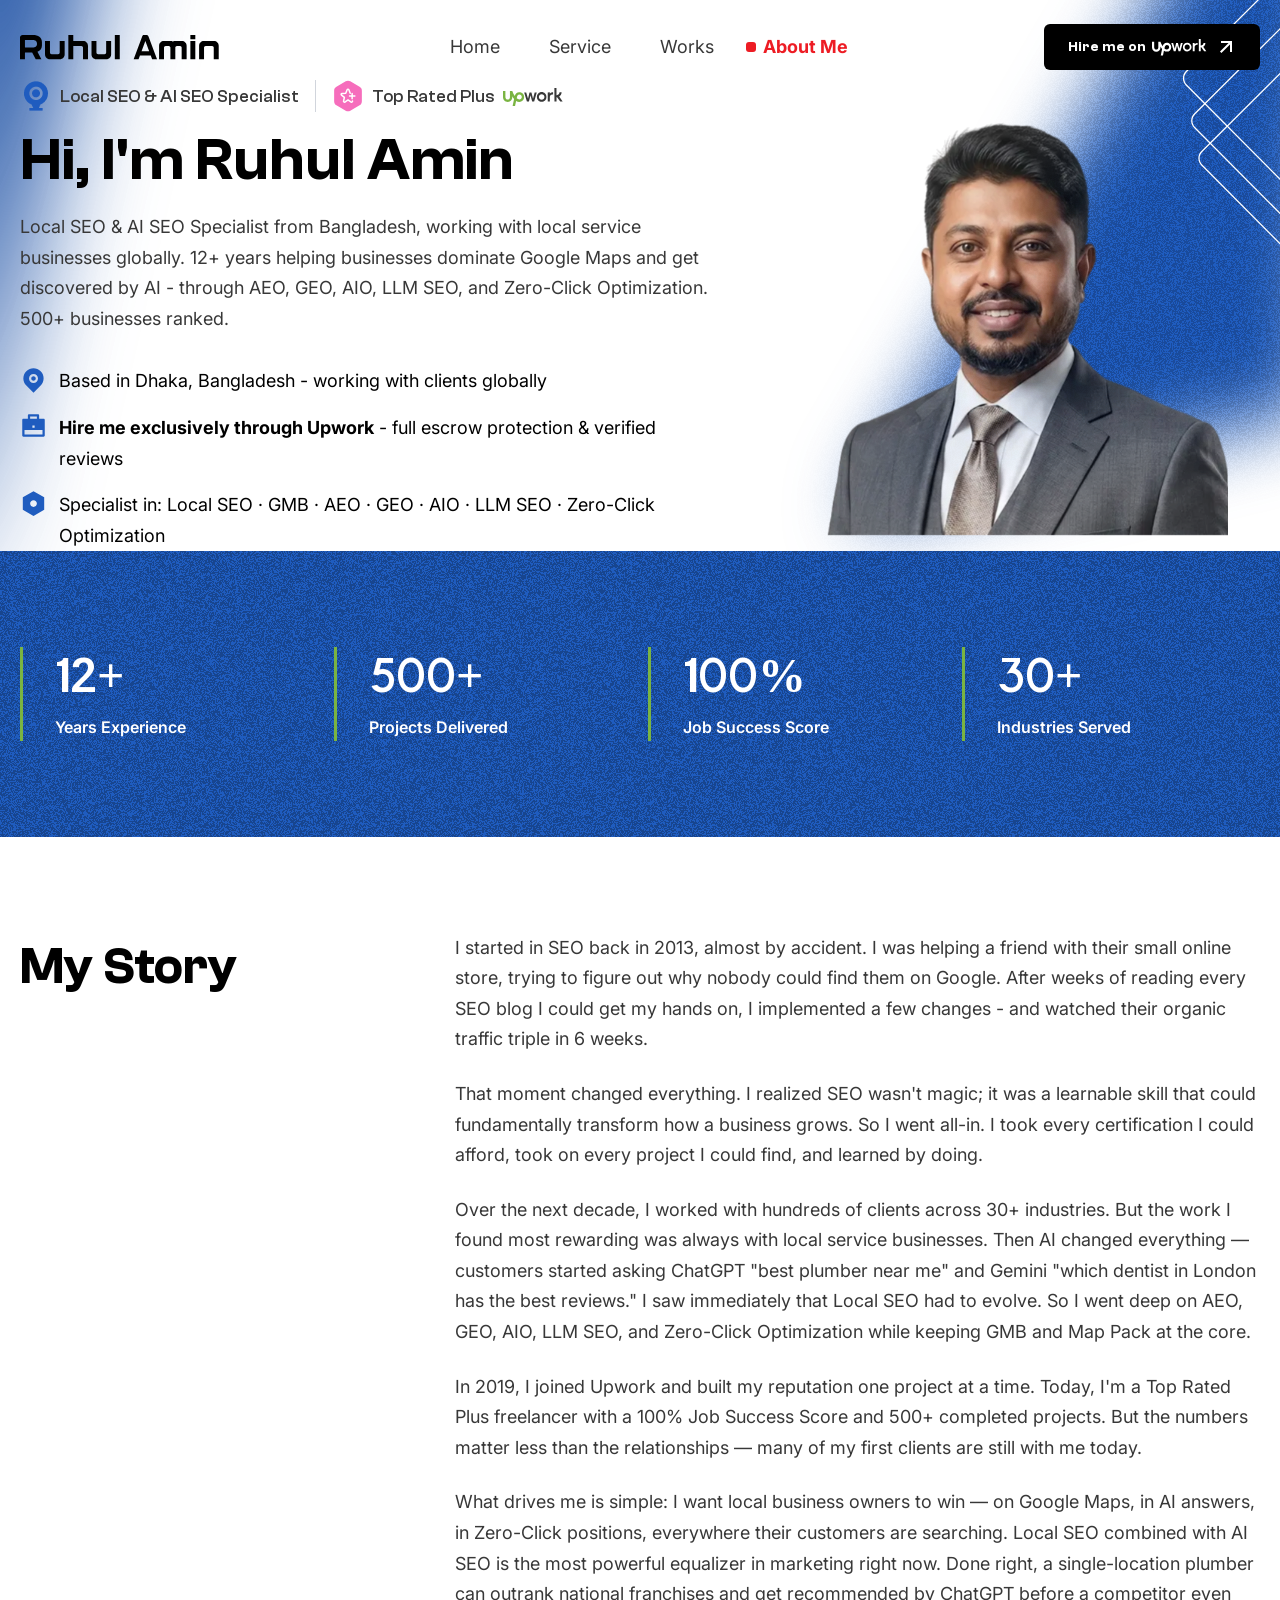
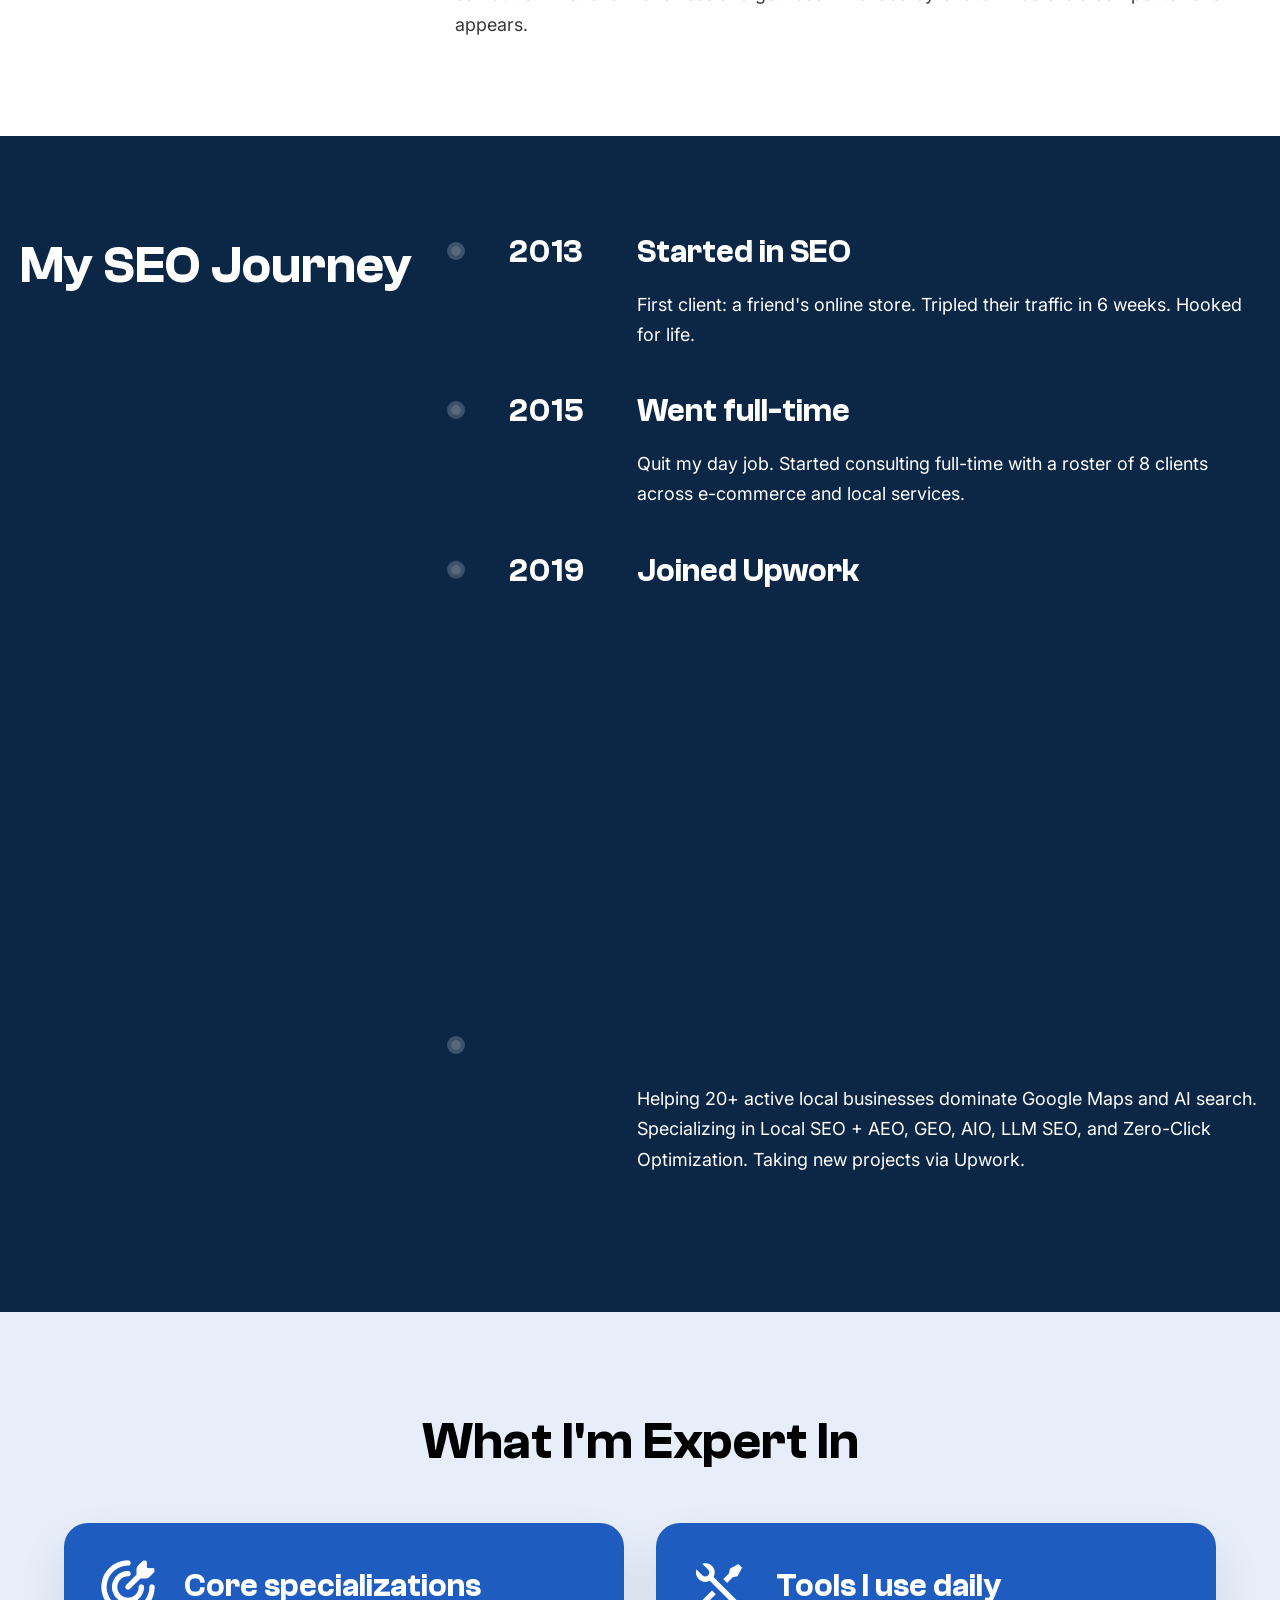
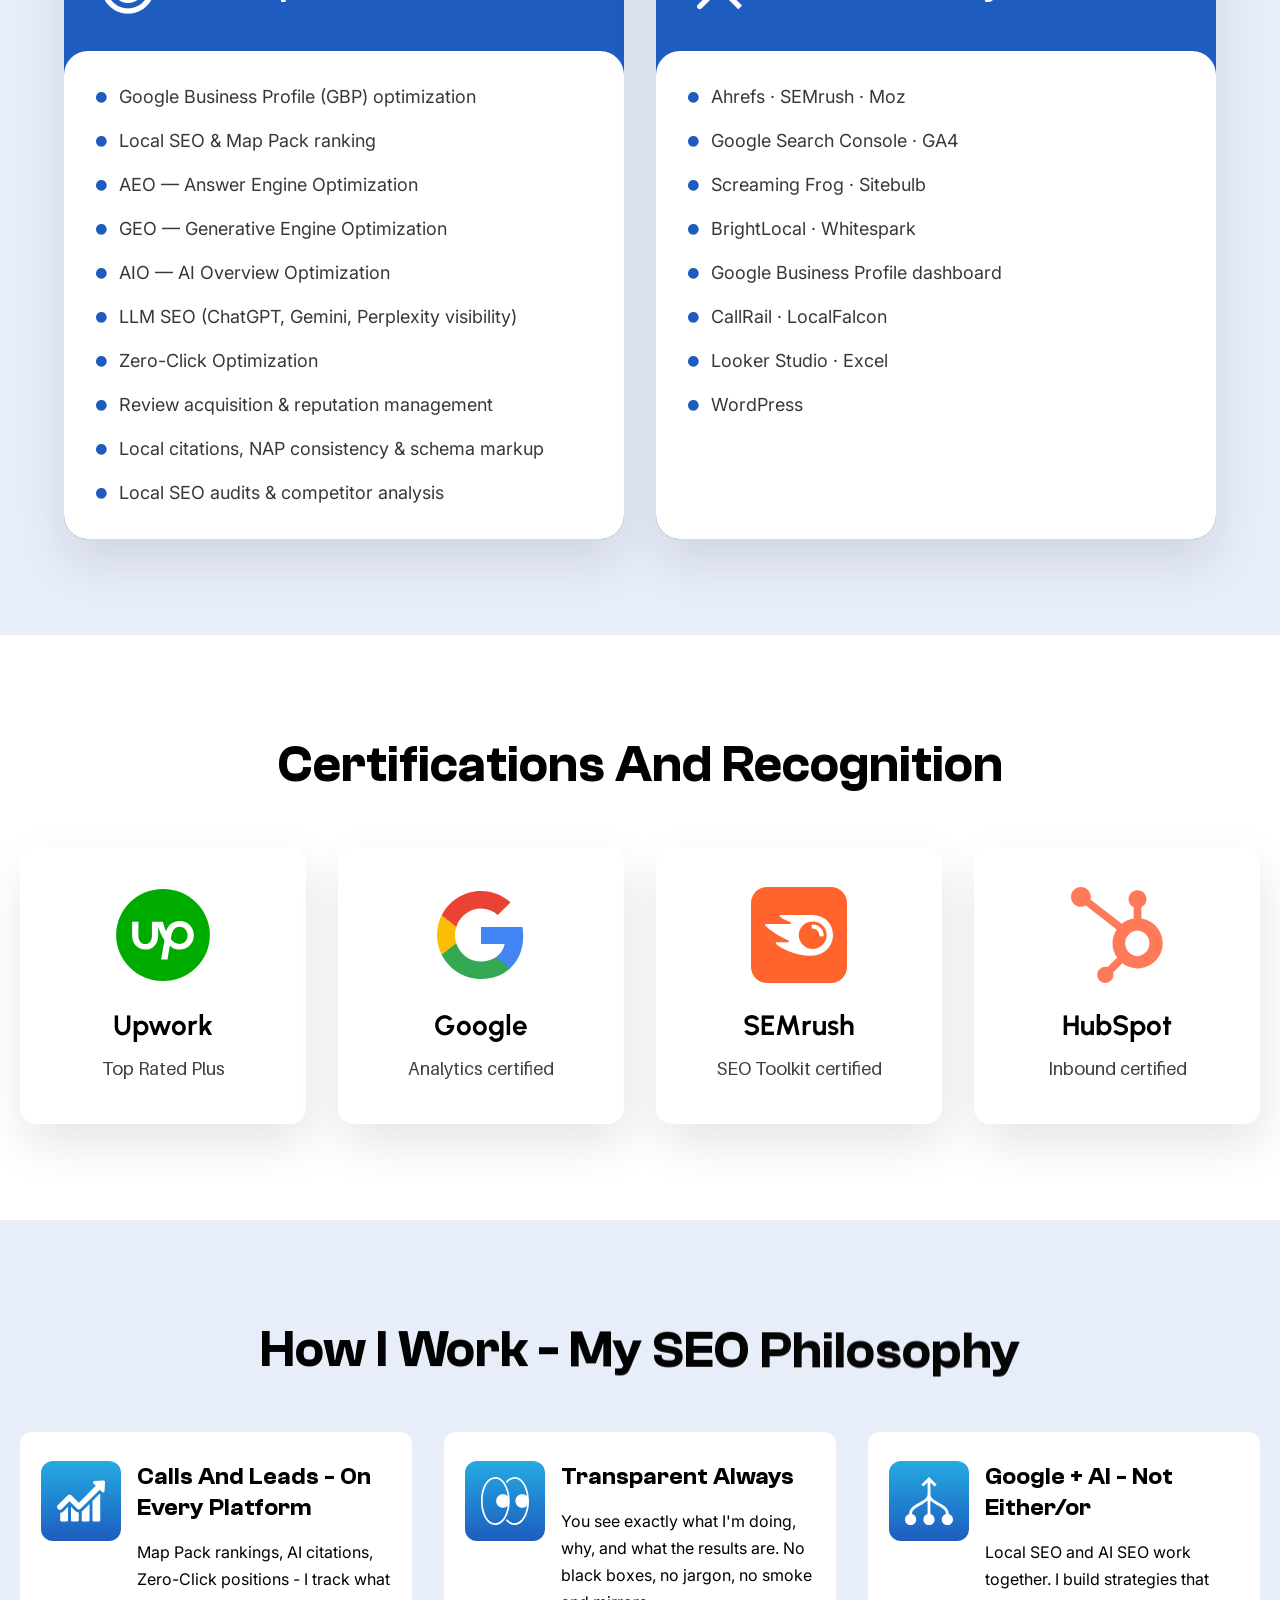
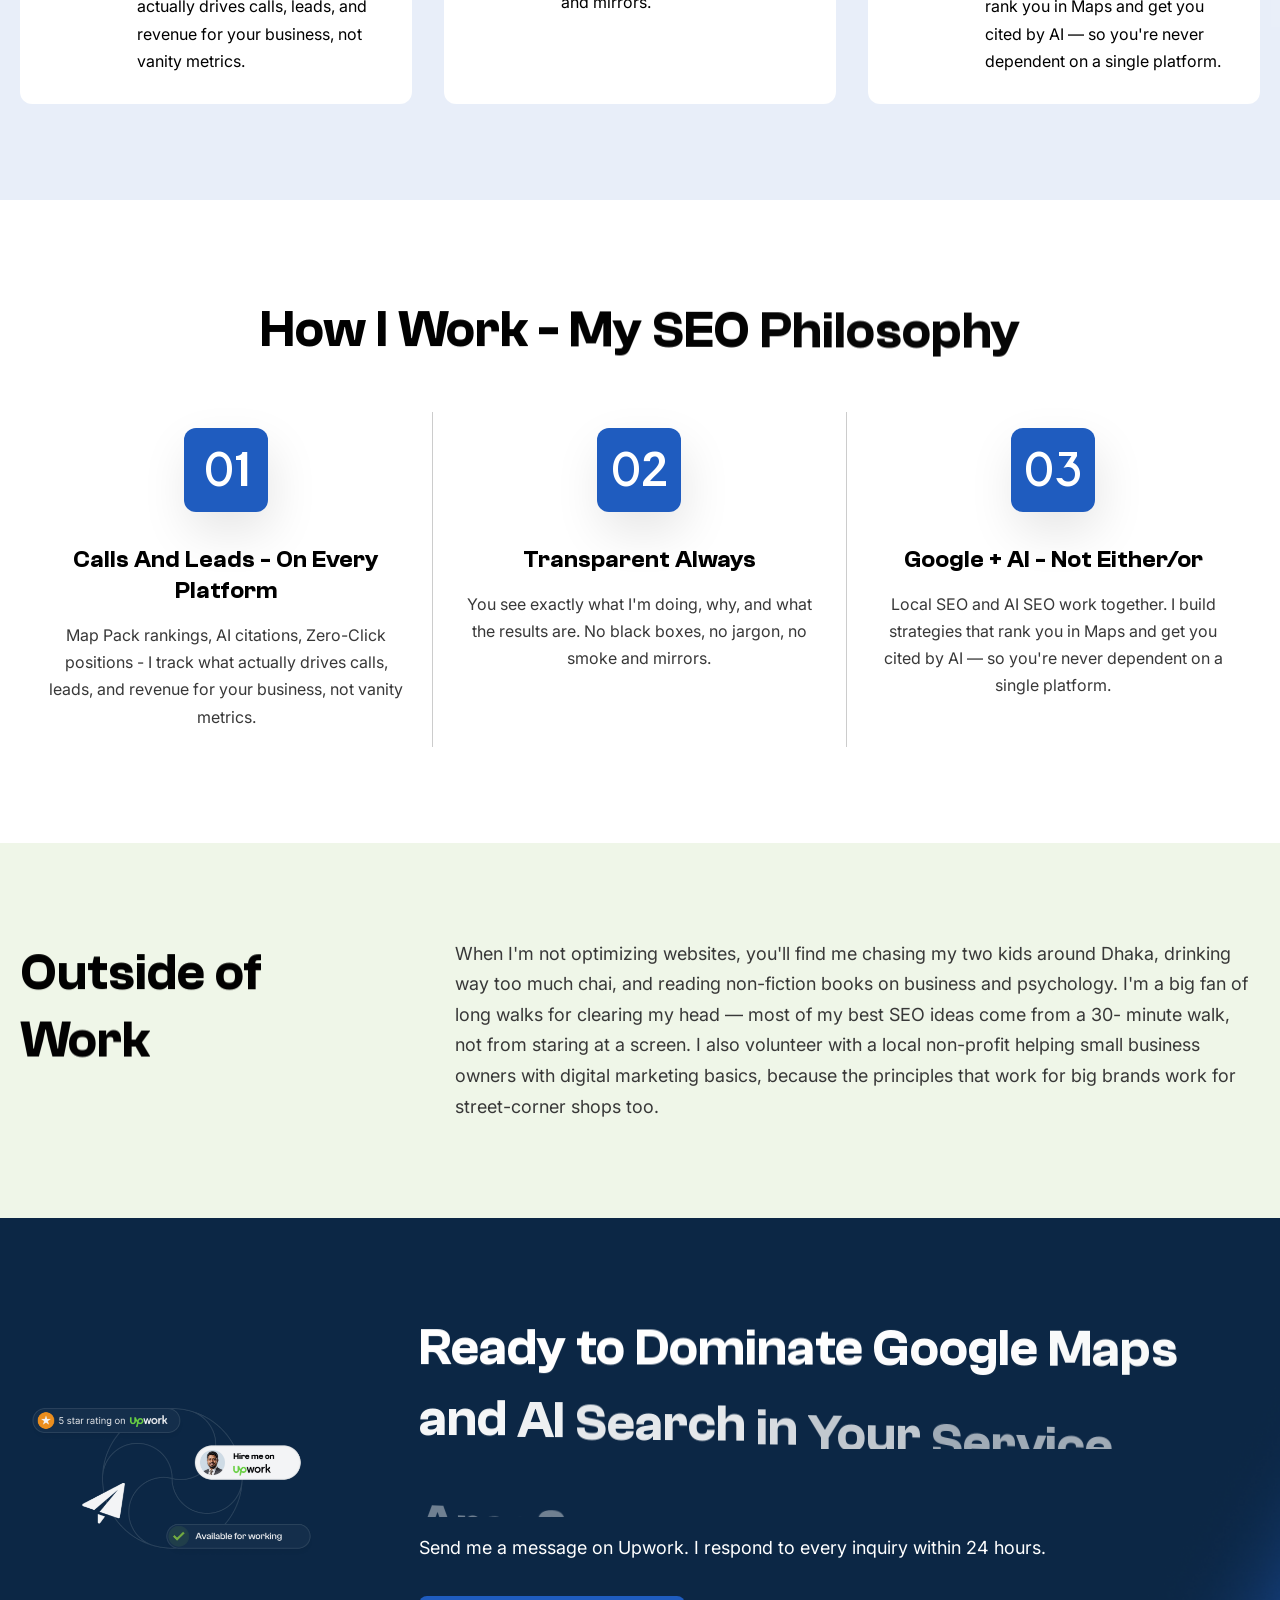
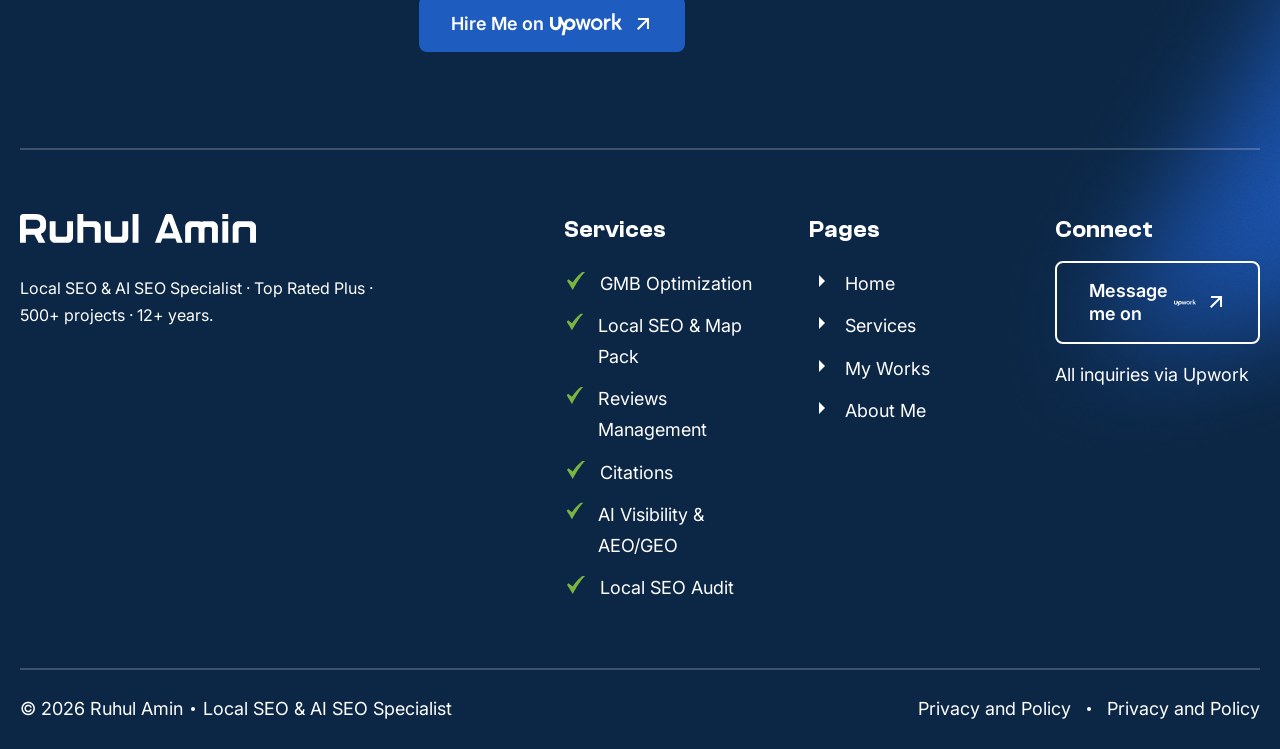
==== commit 7bef3ade: "all complete" ====
--- a/about.html
+++ b/about.html
@@ -1157,7 +1157,7 @@
                             </h3>
 
                             <ul class="footer-menu">
-                                <a href="#">
+                                <a href="index.html">
                                     <li>
                                         <span class="footer-menu-icon">
                                             <img src="assets/images/footer-next.svg" alt="icon">
@@ -1166,7 +1166,7 @@
                                     </li>
                                 </a>
 
-                                <a href="#">
+                                <a href="service.html">
                                     <li>
                                         <span class="footer-menu-icon">
                                             <img src="assets/images/footer-next.svg" alt="icon">
@@ -1175,7 +1175,7 @@
                                     </li>
                                 </a>
 
-                                <a href="#">
+                                <a href="work.html">
                                     <li>
                                         <span class="footer-menu-icon">
                                             <img src="assets/images/footer-next.svg" alt="icon">
@@ -1184,7 +1184,7 @@
                                     </li>
                                 </a>
 
-                                <a href="#">
+                                <a href="about.html">
                                     <li>
                                         <span class="footer-menu-icon">
                                             <img src="assets/images/footer-next.svg" alt="icon">
